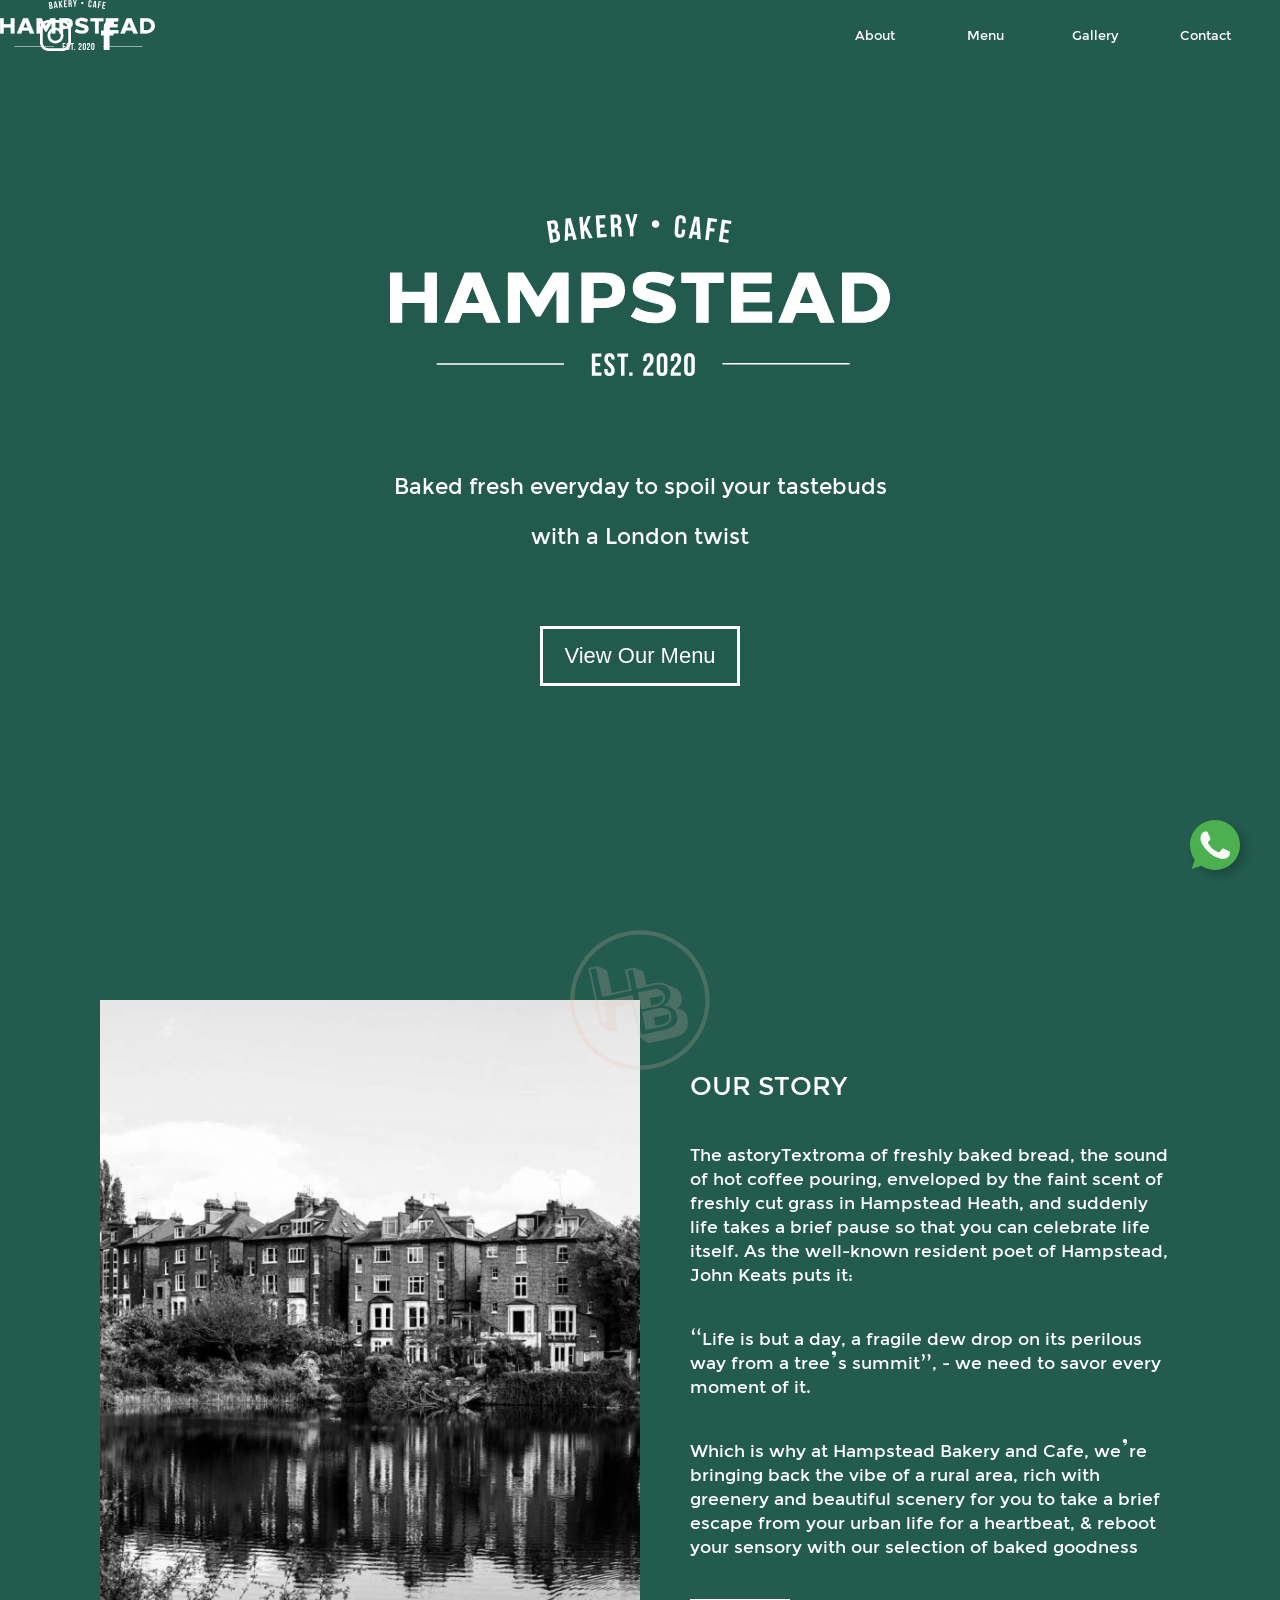
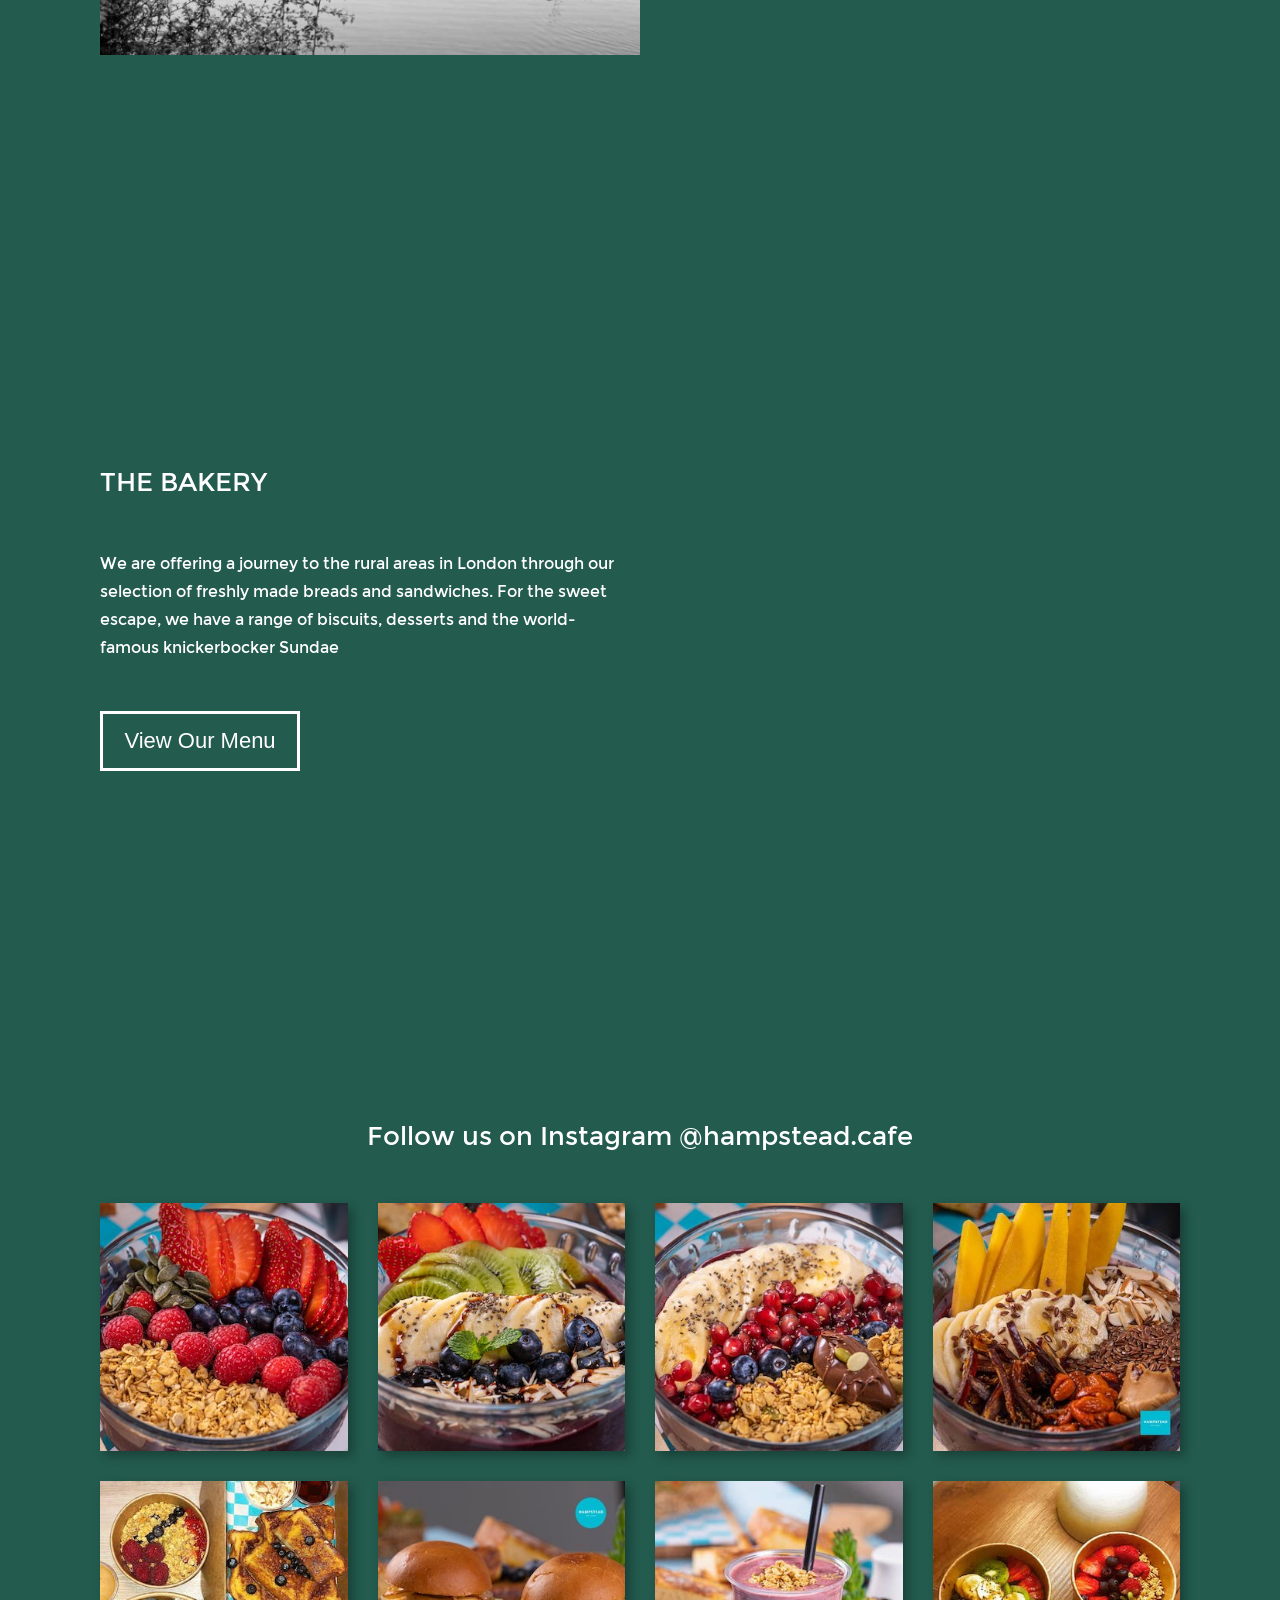
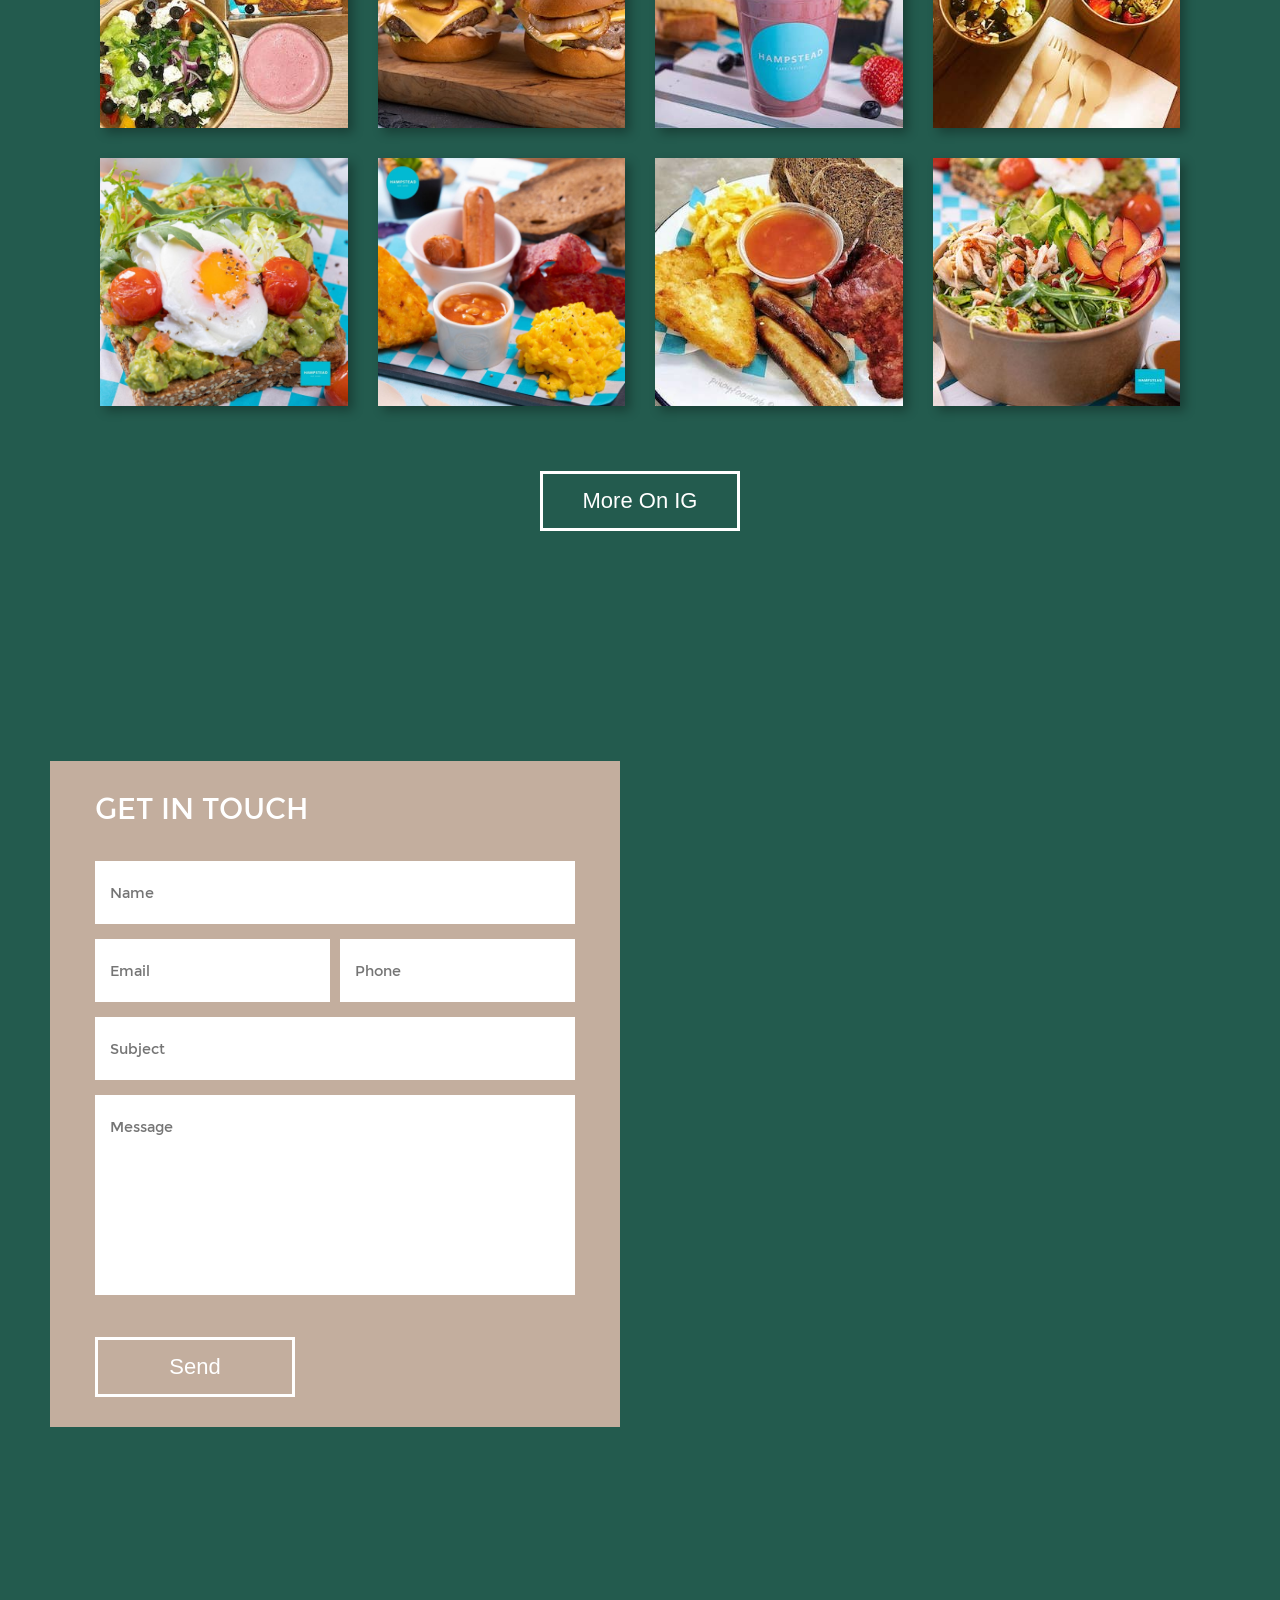
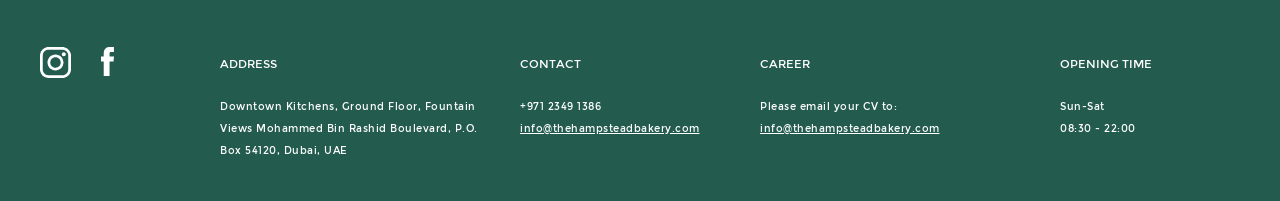
==== index.html @ ebf46880 "Add files via upload" ====
<!DOCTYPE html>
<html lang="en">
<head>
  <meta charset="UTF-8">
  <meta name="viewport" content="width=device-width, initial-scale=1.0">
  <link rel="stylesheet" href="/style.css" />
  <link rel="stylesheet" href="/styles/nav.css" />
  <link rel="stylesheet" href="/styles/hero.css" />
  <link rel="stylesheet" href="/styles/story.css" />
  <link rel="stylesheet" href="/styles/bakery.css" />
  <link rel="stylesheet" href="/styles/ig.css" />
  <link rel="stylesheet" href="/styles/contact.css" />
  <link rel="stylesheet" href="/styles/footer.css" />
  <link rel="icon" href="/assets/images/logo.svg"/>
  <title>Hampstead - Bakery &#8226 Cafe</title>
</head>
<body>
  
  <section id="loader" class="flex-center">
    <img src="/assets/images/loading.png" />
    <h2>Loading Please Wait...</h2>
  </section>

  <section class="floating">
    <p>Chat With Us</p>
    <img src="/assets/images/sosmed/whatsapp.svg" onclick="window.open(`https://wa.me/971505830155?text=`, '_blank')" />
  </section>
  
  <section class="dropdown-nav">
    <ul>
      <li class="about">About</li>
      <li class="menu">Menu</li>
      <li class="gallery">Gallery</li>
      <li class="contact">Contact</li>
    </ul>
  </section>

  <nav class="nav">
    <div class="burger-menu">
      <div class="line1"></div>
      <div class="line2"></div>
      <div class="line3"></div>
    </div>
    <div class="sosmed">
      <img src="/assets/images/sosmed/ig-icon.svg" class="ig-icon" loading="lazy" />
      <img src="/assets/images/sosmed/fb-icon.svg" class="fb-icon" loading="lazy" />
    </div>
    <div class="logo-container">
      <img src="/assets/images/logo.svg" class="nav-logo" loading="lazy" />
    </div>
    <ul>
      <li class="about">About</li>
      <li class="menu">Menu</li>
      <li class="gallery">Gallery</li>
      <li class="contact">Contact</li>
    </ul>
  </nav>

  <section class="phone">
    <img src="/assets/images/phone.svg" loading="lazy" />
    <h3>+971 2349 1386</h3>
  </section>

  <section
    class="parallax hero"
    data-parallax="scroll"
    data-image-src="/assets/images/photos/hero-bg.jpg"
  >
    <div class="content-container hero-content">
      <img src="/assets/images/logo.svg" class="hero-logo" loading="lazy" />
      <h2>Baked fresh everyday to spoil your tastebuds with a London twist</h2>
      <!-- <h2></h2> -->
      <button class="hero-btn menu">
        View Our Menu
      </button>
    </div>
  </section>

  <section class="story-section">
    <div class="content-container story">
      <div class="images-content">
        <img src="/assets/images/photos/story.jpg" class="story-photo" loading="lazy" />
        <img src="/assets/images/stamp.svg" class="story-stamp" loading="lazy" />
      </div>
      <div class="desc-content">
        <h1 class="story-text title">OUR STORY</h1>
        <p class="story-text p1">The astoryTextroma of freshly baked bread, the sound of hot coffee pouring, enveloped by the faint scent of freshly cut grass in Hampstead Heath, and suddenly life takes a brief  pause so that you can celebrate life itself. As the well-known resident poet of Hampstead, John Keats puts it:</p>
        <p class="story-text p2">“Life is but a day, a fragile dew drop on its perilous way from a tree’s summit”,  - we need to savor every moment of it.</p>
        <p class="story-text p3">Which is why at Hampstead Bakery and Cafe, we’re bringing back the vibe of a rural area, rich with greenery and beautiful scenery for you to take a brief escape from your urban life for a heartbeat, & reboot your sensory with our selection of baked goodness</p>
        <div class="story-text line"></div>
      </div>
    </div>
  </section>

  <section
    class="parallax-bakery"
    data-parallax="scroll"
    data-image-src="/assets/images/photos/bakery.jpg"
  >
    <div class="content-container bakery">
      <h1 class="bakery-title">THE BAKERY</h1>
      <p class="bakery-desc">We are offering a journey to the rural areas in London through our selection of freshly made breads and sandwiches. For the sweet escape, we have a range of biscuits, desserts and the world-famous knickerbocker Sundae</p>
      <button class="bakery-btn menu">
        View Our Menu
      </button>
    </div>
  </section>

  <section class="ig-section">
    <div class="content-container ig">
      <h1>Follow us on Instagram @hampstead.cafe</h1>
      <div class="ig-grid">
        <div class="post">
          <div class="mask" onclick="viewPost('https://www.instagram.com/p/CJcyK_0IyG7/?igshid=1pu5r596w7gov')"></div>
          <img src="/assets/images/ig-post/1.jpg" loading="lazy" />
        </div>
        <div class="post">
          <div class="mask" onclick="viewPost('https://www.instagram.com/p/CJbGF2mgsDk/?igshid=1ieoss5kp7a2r')"></div>
          <img src="/assets/images/ig-post/2.jpg" loading="lazy" />
        </div>
        <div class="post">
          <div class="mask" onclick="viewPost('https://www.instagram.com/p/CJTDimcA5Z1/?igshid=34mdycuo01gz')"></div>
          <img src="/assets/images/ig-post/3.jpg" loading="lazy" />
        </div>
        <div class="post">
          <div class="mask" onclick="viewPost('https://www.instagram.com/p/CEgmiAinxLT/?igshid=1e4mqk36ew0md')"></div>
          <img src="/assets/images/ig-post/4.jpg" loading="lazy" />
        </div>
        <div class="post">
          <div class="mask" onclick="viewPost('https://www.instagram.com/p/CI_WXSWp48R/?igshid=1eat8zuzkm9co')"></div>
          <img src="/assets/images/ig-post/5.jpg" loading="lazy" />
        </div>
        <div class="post">
          <div class="mask" onclick="viewPost('https://www.instagram.com/p/CI224EMgJck/?igshid=yacf88pn2mgi')"></div>
          <img src="/assets/images/ig-post/6.jpg" loading="lazy" />
        </div>
        <div class="post">
          <div class="mask" onclick="viewPost('https://www.instagram.com/p/CIaYpCoJMnI/?igshid=jb0lw8f24stb')"></div>
          <img src="/assets/images/ig-post/7.jpg" loading="lazy" />
        </div>
        <div class="post">
          <div class="mask" onclick="viewPost('https://www.instagram.com/p/CDq6GJTJPzk/?igshid=14gwksoivmnr')"></div>
          <img src="/assets/images/ig-post/8.jpg" loading="lazy" />
        </div>
        <div class="post">
          <div class="mask" onclick="viewPost('https://www.instagram.com/p/CIBJl_mLS12/?igshid=1x2cg45irwduc')"></div>
          <img src="/assets/images/ig-post/9.jpg" loading="lazy" />
        </div>
        <div class="post">
          <div class="mask" onclick="viewPost('https://www.instagram.com/p/CIm0kV7gB4G/?igshid=1711lvdu1wu5z')"></div>
          <img src="/assets/images/ig-post/10.jpg" loading="lazy" />
        </div>
        <div class="post">
          <div class="mask" onclick="viewPost('https://www.instagram.com/p/CCLDo83JpKQ/?igshid=ralawkb4mxh1')"></div>
          <img src="/assets/images/ig-post/11.jpg" loading="lazy" />
        </div>
        <div class="post">
          <div class="mask" onclick="viewPost('https://www.instagram.com/p/CFbxmykHny1/?igshid=9w9k6k4vligm')"></div>
          <img src="/assets/images/ig-post/12.jpg" loading="lazy" />
        </div>
      </div>
      <button class="ig-btn ig-icon">
        More On IG
      </button>
    </div>
  </section>

  <section class="contact-section">
    <div class="form">
      <h1>GET IN TOUCH</h1>
      <form id="contact" action="mailto:info@thehampsteadbakery.com" method="GET">
        <input type="text" name="name" id="name" placeholder="Name">
        <div class="email-phone">
          <input type="email" name="email" id="email" placeholder="Email">
          <input type="phone" name="phone" id="phone" placeholder="Phone">
        </div>
        <input type="text" name="subject" id="subject" placeholder="Subject">
        <textarea cols="50" name="message" form="contact-form" placeholder="Message"></textarea>
        <button
          type="submit"
          class="contact-btn"
        >
        Send
        </button>
      </form>
    </div>
    <div class="iframe">
      <iframe 
        src="https://www.google.com/maps/embed?pb=!1m14!1m8!1m3!1d14441.024829036665!2d55.2817221!3d25.1945809!3m2!1i1024!2i768!4f13.1!3m3!1m2!1s0x0%3A0xbca1ce4a4cb79a5e!2sDowntown%20Kitchens!5e0!3m2!1sen!2sid!4v1613444617268!5m2!1sen!2sid" 
        width="100%" 
        height="100%" 
        frameborder="0" 
        style="border:0;" 
        allowfullscreen="" 
        aria-hidden="false" 
        tabindex="0">
      </iframe>
    </div>
    </section>

  <footer>
    <div class="sosmed">
      <img src="/assets/images/sosmed/ig-icon.svg" class="ig-icon" loading="lazy" />
      <img src="/assets/images/sosmed/fb-icon.svg" class="fb-icon" loading="lazy" />
    </div>
    <div class="footer-section">
      <p class="footer-title">ADDRESS</p>
      <p class="footer-desc">Downtown Kitchens, Ground Floor, Fountain Views Mohammed Bin Rashid Boulevard, P.O. Box 54120, Dubai, UAE</p>
    </div>
    <div class="footer-section">
      <p class="footer-title">CONTACT</p>
      <p class="footer-desc">+971 2349 1386</p>
      <p class="footer-desc"><a href="mailto:info@thehampsteadbakery.com">info@thehampsteadbakery.com</a></p>
    </div>
    <div class="footer-section">
      <p class="footer-title">CAREER</p>
      <p class="footer-desc">Please email your CV to:</p>
      <p class="footer-desc"><a href="mailto:info@thehampsteadbakery.com">info@thehampsteadbakery.com</a></p>
    </div>
    <div class="footer-section">
      <p class="footer-title">OPENING TIME</p>
      <p class="footer-desc">Sun-Sat</p>
      <p class="footer-desc">08:30 - 22:00</p>
    </div>
  </footer>

  <script src="https://ajax.googleapis.com/ajax/libs/jquery/3.5.1/jquery.min.js"></script>
  <script src="/script/parallax.min.js"></script>
  <script src="/script/visible.min.js"></script>
  <script src="/script/index.js"></script>
</body>
</html>
---- style.css ----
@font-face {
	font-family: 'Nats';
	src: local('Nats'), url('/assets/font/nats.woff') format('woff');
}

* {
	margin: 0;
	padding: 0;
	box-sizing: border-box;
}

p,
h1,
h2,
h3 {
	cursor: default;
}

h1 {
	font-size: 36px;
	font-weight: 500;
	line-height: 36px;
}

a {
	color: #fff;
}

h2 {
	font-size: 30px;
	font-weight: 500;
	line-height: 30px;
}

body {
	background: #235b4e;
	color: #fff;
	font-family: Nats;
	font-weight: 400;
}

button {
	border: 3px solid white;
	font-size: 22px;
	width: 200px;
	height: 60px;
	color: #fff;
	background: none;
	cursor: pointer;
	outline: none;
}

button:hover {
	border-color: #ECC3B2;
	color: #ECC3B2;
}

.content-container {
	width: 100%;
	max-width: 1140px;
}

.sosmed {
	display: flex;
	align-items: center;
	z-index: 1;
}

.sosmed img {
	cursor: pointer;
}

.sosmed img:nth-child(1) {
	margin-right: 30px;
	cursor: pointer;
}

.floating {
	position: fixed;
	bottom: 30px;
	right: 40px;
	width: 50px;
	height: 50px;
	border-radius: 100%;
	/* background: #fff; */
	z-index: 99;
	/* padding: 10px; */
	box-shadow: 5px 5px 10px rgba(0, 0, 0, 0.2);
	transform: scale(1);
	transition: transform 300ms ease;
	cursor: pointer;
}

.floating p {
	position: absolute;
	font-family: Nats;
	font-size: 10px;
	transform: rotate(90deg) translateY(-25px) translateX(-5px) scale(.8);
	transform-origin: left;
	z-index: -1;
	opacity: 0;
	transition: all 300ms ease;
}

.floating:hover {
	transform: scale(1.3);
}

.floating:hover p {
	opacity: 1;
	transform: rotate(0deg) translateY(-20px) translateX(-5px) scale(1.2);
}

@media only screen and (max-width: 500px) {
	.floating {
		width: 40px;
		height: 40px;
		bottom: 20px;
		right: 20px;
		box-shadow: 5px 5px 8px rgba(0, 0, 0, 0.2);
	}
}

@media only screen and (max-width: 768px) {
  button {
    font-size: 16px;
    width: 150px;
    height: 40px;
  }
}

#loader {
  position: fixed;
  background: #ECC3B2;
  z-index: 999;
	flex-direction: column;
	top: 0;
	left: 0;
	bottom: 0;
	right: 0;
}

.flex-center {
	display: flex;
	align-items: center;
  justify-content: center;
}

#loader h2 {
	color: #235b4e;
	margin-top: 20px;
}

@media only screen and (max-width: 768px) {
  #loader img {
		width: 90%;
	}
}
---- styles/nav.css ----
nav {
	display: flex;
	position: absolute;
	justify-content: space-between;
	width: 100%;
	height: 70px;
  padding: 0px 40px;
}

.nav-fixed {
  background: #235b4e;
  transform: translateY(-200px);
  opacity: 0;
  transition: all 300ms ease;
  position: fixed;
	z-index: -999;
	box-shadow: 0px 5px 10px rgba(0, 0, 0, 0.2);
}

.nav-slide {
  opacity: 1;
  z-index: 999;
  transform: translateY(0px);
}

nav .burger-menu {
	display: none;
	z-index: 1;
}

nav .logo-container {
  position: absolute;
	left: 0;
	right: 0;
  height: 70px;
	z-index: -9999;
}

nav .logo-container img {
	height: 50px;
}

nav ul {
	display: flex;
	align-items: center;
	justify-content: flex-end;
	z-index: 1;
}

nav ul li {
	display: inline;
	margin-left: 40px;
	list-style: none;
	font-family: Nats;
	font-size: 18px;
	color: #fff;
	cursor: pointer;
	width: 70px;
	text-align: center;
}

nav ul li:hover {
	font-weight: 800;
	color: #ecc3b2;
	border: 2px solid #ecc3b2;
}

section.phone {
	display: none;
}

section.dropdown-nav {
	display: none;
}

@media only screen and (max-width: 768px) {
  nav {
    position: fixed;
    z-index: 10;
    top: 0;
    background: #235b4e;
  }

  nav .logo-container {
    display: flex;
    align-items: center;
    justify-content: center;
  }

	nav .burger-menu {
		display: block;
	}

	nav .burger-menu {
		display: flex;
		flex-direction: column;
		justify-content: center;
	}

	nav .burger-menu .line1,
	.line2,
	.line3 {
		width: 25px;
		height: 3px;
		margin: 3px 0px;
		background: #fff;
		transform: rotate(0deg);
		opacity: 1;
		transform-origin: left;
		transition: all 300ms ease;
	}

	nav .burger-menu .toggle1 {
		transform: rotate(45deg);
	}

	nav .burger-menu .toggle2 {
		opacity: 0;
	}

	nav .burger-menu .toggle3 {
		transform: rotate(-45deg);
	}

	nav .sosmed {
		display: none;
	}

	nav ul {
		display: none;
	}

	section.phone {
    position: fixed;
		display: flex;
		justify-content: center;
    align-items: center;
    width: 100vw;
    height: 35px;
    z-index: 10;
		background: #ecc3b2;
    top: 70px;
	}

	section.phone h3 {
		font-size: 22px;
		line-height: 22px;
		margin-left: 10px;
		color: #235b4e;
  }

	section.dropdown-nav {
    display: block;
    position: fixed;
    width: 100vw;
		text-align: center;
		padding-bottom: 30px;
		background: #235b4e;
		transform: translateY(-100vh);
		transition: all 500ms ease;
		z-index: 10;
		margin-top: 105px;
	}

	section.toggle-drowpdown {
		transform: translateY(0px);
	}

	section.dropdown-nav ul li {
		padding-top: 30px;
		font-size: 20px;
  }
}
---- styles/hero.css ----
.parallax {
	display: flex;
	flex-direction: column;
	justify-content: center;
	align-items: center;
	height: 100vh;
	max-height: 900px;
	min-height: 800px;
	width: 100%;
	padding: 100px 150px;
}

.hero-content {
	display: flex;
	flex-direction: column;
	justify-content: center;
	align-items: center;
	padding: 80px 0px;
	background: rgba(35, 91, 78, 0.8);
}

.hero-content img {
	width: 500px;
	margin-bottom: 65px;
}

.hero-content h2 {
	width: 500px;
	line-height: 50px;
	text-align: center;
	margin-top: 20px;
	margin-bottom: 65px;
}

@media only screen and (max-width: 1300px) {
	.parallax {
		padding: 100px;
	}
}

@media only screen and (max-width: 900px) {
	.parallax {
		padding: 100px 50px;
	}
}

@media only screen and (max-width: 768px) {
  .hero-content {
    padding: 50px 30px;
		text-align: center;
  }

	.hero-content img {
		width: 100%;
		margin-bottom: 35px;
	}

	.hero-content h2 {
		width: 80%;
    font-size: 22px;
		line-height: 28px;
		margin-bottom: 45px;
  }
}

@media only screen and (max-width: 500px) {
	.hero-content {
    padding: 60px 40px;
		text-align: center;
  }

	.hero-content img {
		width: 100%;
		margin-bottom: 25px;
	}

  .hero-content h2 {
		width: 100%;
    font-size: 20px;
		line-height: 28px;
  }
}
---- styles/story.css ----
.story-section{
	display: flex;
	justify-content: center;
	align-items: center;
	padding: 100px 150px;
}

.story {
	display: flex;
	justify-content: center;
	align-items: center;
}

.story .images-content {
	position: relative;
	margin-right: 70px;
}

.story .images-content .story-stamp {
	position: absolute;
	top: -75px;
	right: -75px;
	opacity: 0;
	transform: scale(2);
	transition: all 500ms ease;
	transition-delay: 1000ms;
}

.story .images-content .story-photo {
	width: 590px;
	height: 705px;
	transform: translateX(-20vw);
  opacity: 0;
  transition: all 1500ms ease;
}

.story .desc-content {
	display: flex;
	flex-direction: column;
	justify-content: center;
	word-wrap: wrap;
}

.story .desc-content h1 {
	margin-bottom: 40px;
}

.story .desc-content p {
	font-size: 24px;
	line-height: 24px;
	margin-bottom: 40px;
}

.story .desc-content .title {
	transform: translateY(200px);
  opacity: 0;
	transition: all 1000ms ease;
}

.story .desc-content .p1 {
	opacity: 0;
	transform: translateY(200px);
	transition: all 1000ms ease;
	transition-delay: 1000ms;
}

.story .desc-content .p2 {
	opacity: 0;
	transform: translateY(300px);
	transition: all 1000ms ease;
	transition-delay: 1500ms;
}

.story .desc-content .p3 {
	opacity: 0;
	transform: translateY(400px);
	transition: all 1000ms ease;
	transition-delay: 2000ms;
}

.story .desc-content .line {
	width: 100px;
	height: 1px;
	background: #fff;
	transform: translateY(200px);
  opacity: 0;
	transition: all 1000ms ease;
	transition-delay: 2000ms;
}

.story .desc-content .slide-up {
	transform: translateY(0px);
  opacity: 1;
}

.story .images-content .slide-in {
	transform: translateX(0px);
  opacity: 1;
}

.story .images-content .scale-down {
	opacity: 0.2;
	transform: scale(1);
}

@media only screen and (max-width: 1300px) {
	.story-section{
		padding: 100px;
	}

	.story .images-content {
		margin-right: 50px;
	}

	.story .images-content .story-photo {
		width: 540px;
		height: 655px;
	}

	.story .images-content .story-stamp {
		width: 140px;
		height: 140px;
		top: -70px;
		right: -70px;
	}
}

@media only screen and (max-width: 1150px) {
	.story .images-content .story-photo {
		width: 450px;
		height: 565px;
	}

	.story .desc-content h1 {
		margin-bottom: 30px;
		font-size: 32px;
		line-height: 32px;
	}
	
	.story .desc-content p {
		font-size: 22px;
		line-height: 22px;
		margin-bottom: 30px;
	}
}

@media only screen and (max-width: 1054px) {
	.story-section{
		padding: 100px 50px;
	}
	
	.story .desc-content h1 {
		font-size: 28px;
		line-height: 28px;
	}
	
	.story .desc-content p {
		font-size: 20px;
		line-height: 20px;
	}
}

@media only screen and (max-width: 900px) {
	.story .images-content .story-photo {
		width: 400px;
		height: 515px;
	}

	.story .desc-content h1 {
		font-size: 26px;
		line-height: 26px;
	}
	
	.story .desc-content p {
		font-size: 18px;
		line-height: 18px;
	}
}

@media only screen and (max-width: 825px) {
	.story .images-content {
		margin-right: 30px;
	}

	.story .images-content .story-photo {
		width: 370px;
		height: 485px;
	}
}

@media only screen and (max-width: 768px) {
  .story-section{
    padding: 0;
  }

  .story {
    position: relative;
    background: rgba(35, 91, 78, 0.8);
  }

  .story .images-content {
		display: none;
  }

  .story .images-content .story-photo {
    width: 100%;
  }

  .story .images-content .story-stamp {
    width: 90px;
    height: 90px;
    bottom: 100px;
    right: 100px;
  }

  .story .desc-content {
    padding: 100px 50px;
  }

  .story .desc-content::after {
    content: "";
    background-image: url('/assets/images/photos/story.jpg');
    opacity: 0.5;
    top: 0;
    left: 0;
    bottom: 0;
    right: 0;
    position: absolute;
    z-index: -1;   
  }

  .story .desc-content h1 {
    font-size: 26px;
    line-height: 26px;
    margin-bottom: 30px;
  }

  .story .desc-content p {
    font-size: 16px;
    line-height: 22px;
    margin-bottom: 30px;
  }
}
---- styles/bakery.css ----
.parallax-bakery {
	display: flex;
	flex-direction: column;
	justify-content: center;
	align-items: center;
	height: 100vh;
	max-height: 900px;
	width: 100%;
	padding: 100px 150px;
}

.bakery {
	align-items: flex-start;
}

.bakery h1 {
	margin-bottom: 50px;
}

.bakery p {
	font-size: 22px;
	line-height: 28px;
	width: 515px;
	margin-bottom: 50px;
}

.bakery-title {
  transform: translateY(200px);
  opacity: 0;
  transition: all 1000ms ease;
}

.bakery-desc {
  transform: translateY(200px);
  opacity: 0;
  transition: all 1000ms ease;
  transition-delay: 1000ms;
}

.bakery-btn {
  transform: translateY(200px);
  opacity: 0;
  transition: all 1000ms ease;
  transition-property: transform, opacity;
  transition-delay: 1500ms;
}

.slide-up-bakery {
	transform: translateY(0px);
  opacity: 1;
}

@media only screen and (max-width: 1300px) {
  .parallax-bakery {
    padding: 100px 100px;
  }
}

@media only screen and (max-width: 1054px) {
  .parallax-bakery {
    padding: 100px 50px;
  }
}

@media only screen and (max-width: 768px) {
  .bakery h1 {
    font-size: 26px;
    line-height: 26px;
  }
  
  .bakery p {
    font-size: 18px;
    line-height: 24px;
    width: 100%;
  }
}
---- styles/ig.css ----
.ig-section {
  display: flex;
	flex-direction: column;
	justify-content: center;
	align-items: center;
	width: 100%;
	padding: 50px 150px;
}

.ig {
	display: flex;
	flex-direction: column;
	justify-content: center;
	align-items: center;
}

.ig h1 {
	margin-bottom: 50px;
}

.ig .ig-grid {
	display: grid;
	grid-template-columns: auto auto auto auto;
	grid-template-rows: auto auto auto;
	grid-gap: 30px;
	margin-bottom: 65px;
	width: 100%;
}

.ig .ig-grid .post {
	position: relative;
	line-height: 0px;
}

.ig .ig-grid .post img {
	width: 100%;
	height: 100%;
	box-shadow: 5px 5px 10px rgba(0, 0, 0, 0.3);
}

.ig .ig-grid .post .mask {
	position: absolute;
	top: 0;
	left: 0;
	bottom: 0;
	right: 0;
	background-color: pink;
	overflow: hidden;
	opacity: 0;
	transition: all 200ms ease;
	cursor: pointer;
}

.ig .ig-grid .post:hover .mask {
	opacity: 0.4;
}

@media only screen and (max-width: 1300px) {
  .ig-section {
    padding: 50px 100px;
  }
}

@media only screen and (max-width: 1054px) {
  .ig-section {
    padding: 50px;
  }

  .ig .ig-grid {
    grid-template-columns: auto auto auto;
    grid-template-rows: auto auto auto auto;
  }
}

@media only screen and (max-width: 768px) {
  .ig-section {
    padding: 0px;
  }

  .ig {
    padding: 40px 30px;
  }

  .ig .ig-grid {
    grid-template-columns: auto auto auto;
    grid-template-rows: auto auto auto auto;
    grid-gap: 10px;
    margin-bottom: 40px;
  }

  .ig h1 {
    font-size: 18px;
    line-height: 18px;
    margin-bottom: 35px;
  }
}
---- styles/contact.css ----
section#contact {
  height: 100vh;
  min-height: 720px;
  max-height: 1080px;
}

.contact-section {
  display: flex;
  align-items: center;
  position: relative;
  width: 100%;
  padding: 180px 150px;
  background: transparent;
  z-index: 1;
}

.contact-section .form {
  background: rgba(236, 195, 178, 0.8);
  padding: 30px 45px;
  width: 570px;
}

.contact-section .form h1 {
  margin-bottom: 35px;
  font-size: 40px;
  line-height: 35px;
  color: #fff;
}

.contact-section .form form#contact .email-phone {
  display: flex;
}

input {
	width: 100%;
	padding: 10px 15px;
	margin-bottom: 15px;
	font-size: 20px;
	font-family: Nats;
	border: none;
	outline: none;
}

textarea {
  width: 100%;
  height: 200px;
  margin-bottom: 30px;
  padding: 10px 15px;
  font-size: 20px;
  font-family: Nats;
  resize: none;
  border: none;
  outline: none;
}

#email {
  margin-right: 10px;
}

.iframe {
	position: absolute;
	top: 0;
	left: 0;
	right: 0;
	bottom: 0;
	z-index: -1;
}

.contact-btn:hover {
  background: #fff;
  color: #ECC3B2;
  border: none;
}

@media only screen and (max-width: 1650px) {
  .contact-section {
    padding: 180px 50px;
  }
}

@media only screen and (max-width: 768px) {
  .contact-section {
    padding: 150px 50px;
  }

  .contact-section .form {
    padding: 15px;
    width: 100%;
    background: rgba(236, 195, 178, 0.8);
  }

  .contact-section .form h1 {
    font-size: 24px;
    line-height: 24px;
    margin-bottom: 10px;
  }

  .contact-section .form form#contact .email-phone {
    display: block;
  }
  
  input, textarea {
    font-size: 14px;
    padding: 5px 10px;
    margin-bottom: 10px;
  }

  input#email {
    margin-right: 0px;
  }
}
---- styles/footer.css ----
footer {
	display: grid;
	grid-template-columns: 20% 20% 20% 20% 20%;
	padding: 60px 75px;
}

footer .sosmed {
	align-items: flex-start;
}

footer .footer-section {
	padding-right: 50px;
}

footer .footer-section .footer-title {
	margin-bottom: 15px;
	font-size: 16px;
}

footer .footer-section .footer-desc {
	font-size: 14px;
	line-height: 22px;
	letter-spacing: 0.5px;
}

@media only screen and (max-width: 1280px) {
  footer {
    grid-template-columns: 15% 25% 20% 25% 15%;
    padding: 40px;
  }

  footer .footer-section {
    padding-right: 30px;
  }
}

@media only screen and (max-width: 1280px) {
  footer {
    grid-template-columns: 15% 25% 20% 25% 15%;
  }
}

@media only screen and (max-width: 1100px) and (min-width: 769px) {
  footer {
    grid-template-columns: 20% 40% 40%;
    column-gap: 30px;
    row-gap: 30px;
    margin-right: auto;
    padding: 70px;
  }

  footer>div:nth-child(4) {
    grid-column: 2;
    grid-row: 2;
  }

  footer>div:nth-child(5) {
    grid-column: 3;
    grid-row: 2;
  }
}

@media only screen and (max-width: 768px) {
  footer {
    grid-template-columns: auto;
    row-gap: 50px;
    padding: 70px 50px;
  }
}
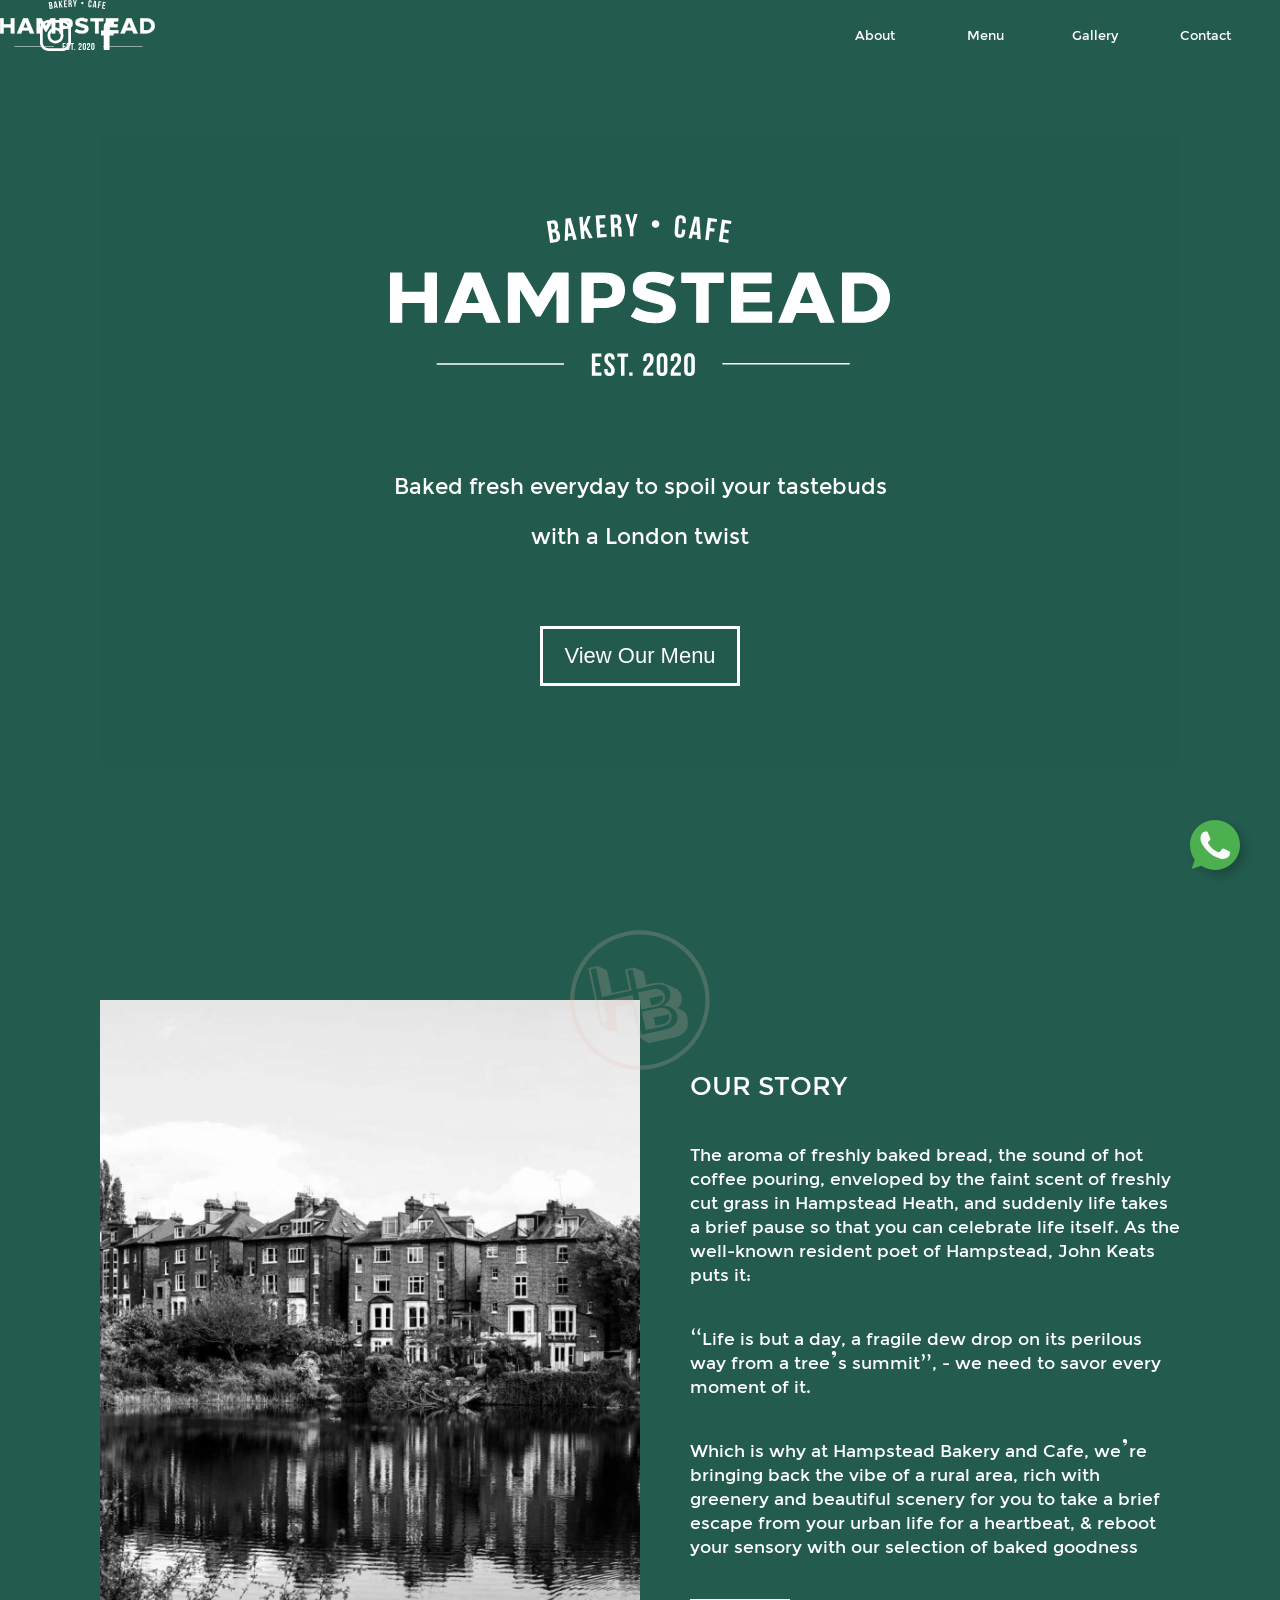
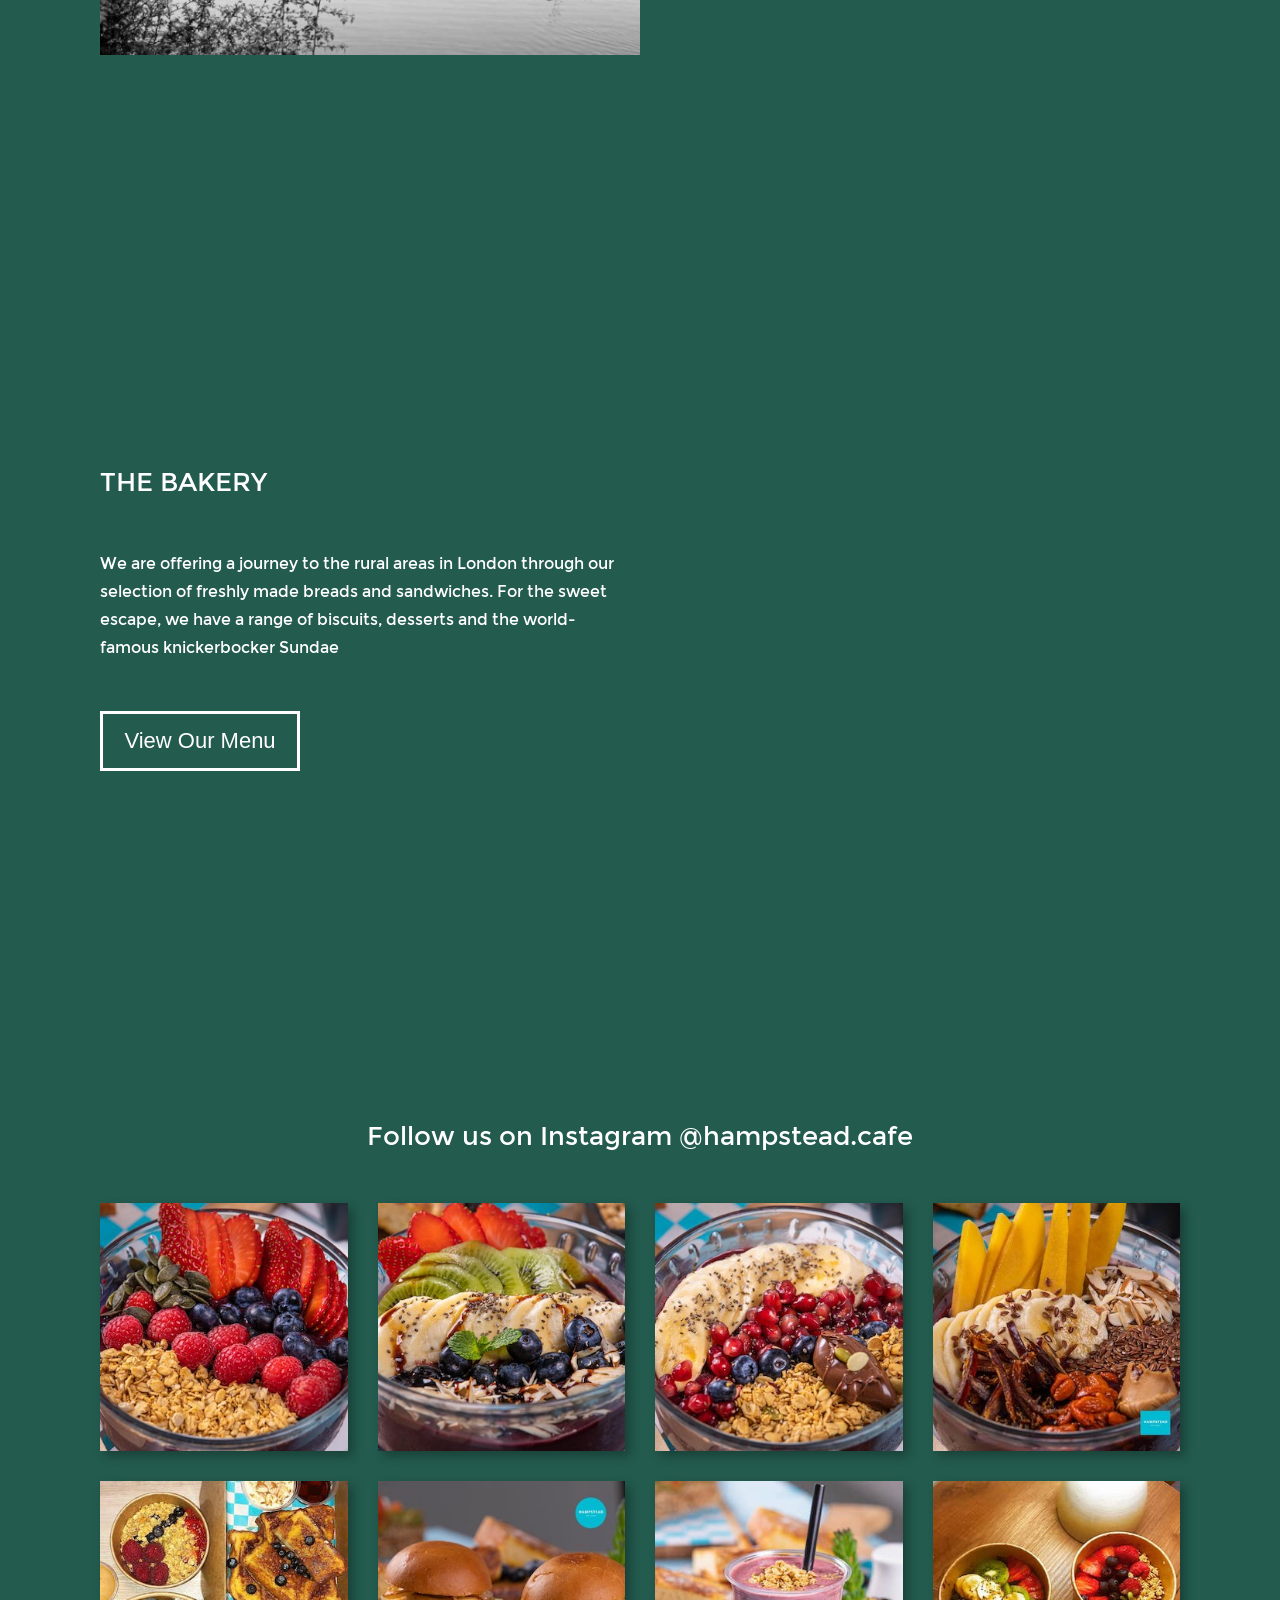
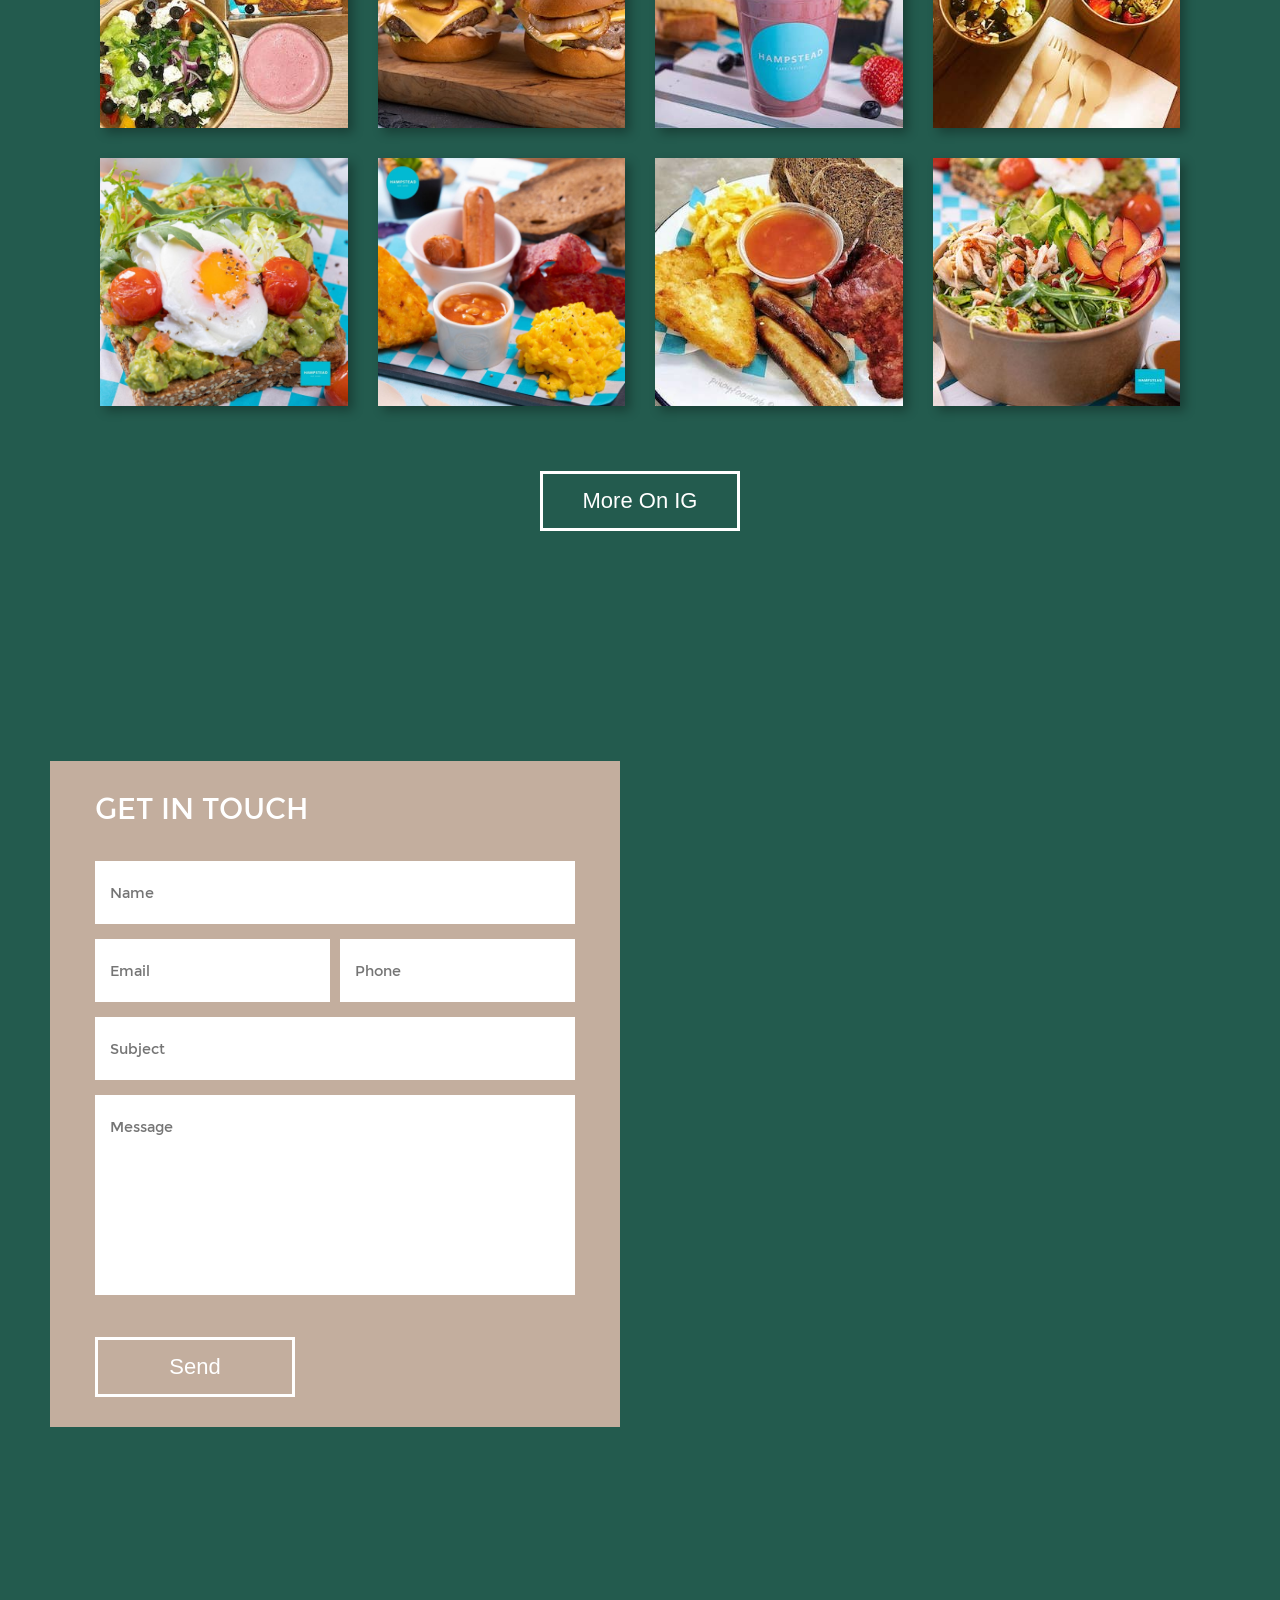
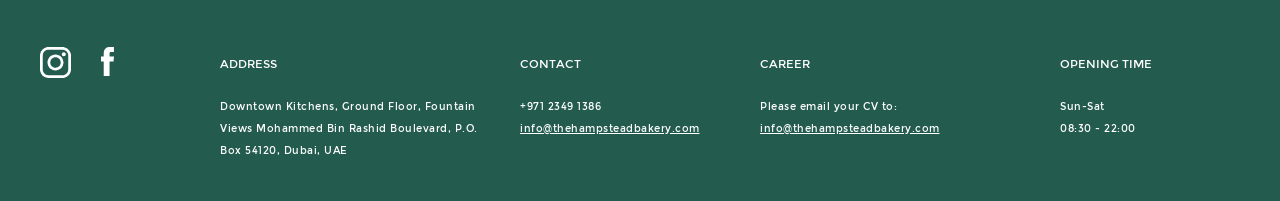
==== commit ca59198e: "fix typo" ====
--- a/index.html
+++ b/index.html
@@ -84,7 +84,7 @@
       </div>
       <div class="desc-content">
         <h1 class="story-text title">OUR STORY</h1>
-        <p class="story-text p1">The astoryTextroma of freshly baked bread, the sound of hot coffee pouring, enveloped by the faint scent of freshly cut grass in Hampstead Heath, and suddenly life takes a brief  pause so that you can celebrate life itself. As the well-known resident poet of Hampstead, John Keats puts it:</p>
+        <p class="story-text p1">The aroma of freshly baked bread, the sound of hot coffee pouring, enveloped by the faint scent of freshly cut grass in Hampstead Heath, and suddenly life takes a brief  pause so that you can celebrate life itself. As the well-known resident poet of Hampstead, John Keats puts it:</p>
         <p class="story-text p2">“Life is but a day, a fragile dew drop on its perilous way from a tree’s summit”,  - we need to savor every moment of it.</p>
         <p class="story-text p3">Which is why at Hampstead Bakery and Cafe, we’re bringing back the vibe of a rural area, rich with greenery and beautiful scenery for you to take a brief escape from your urban life for a heartbeat, & reboot your sensory with our selection of baked goodness</p>
         <div class="story-text line"></div>
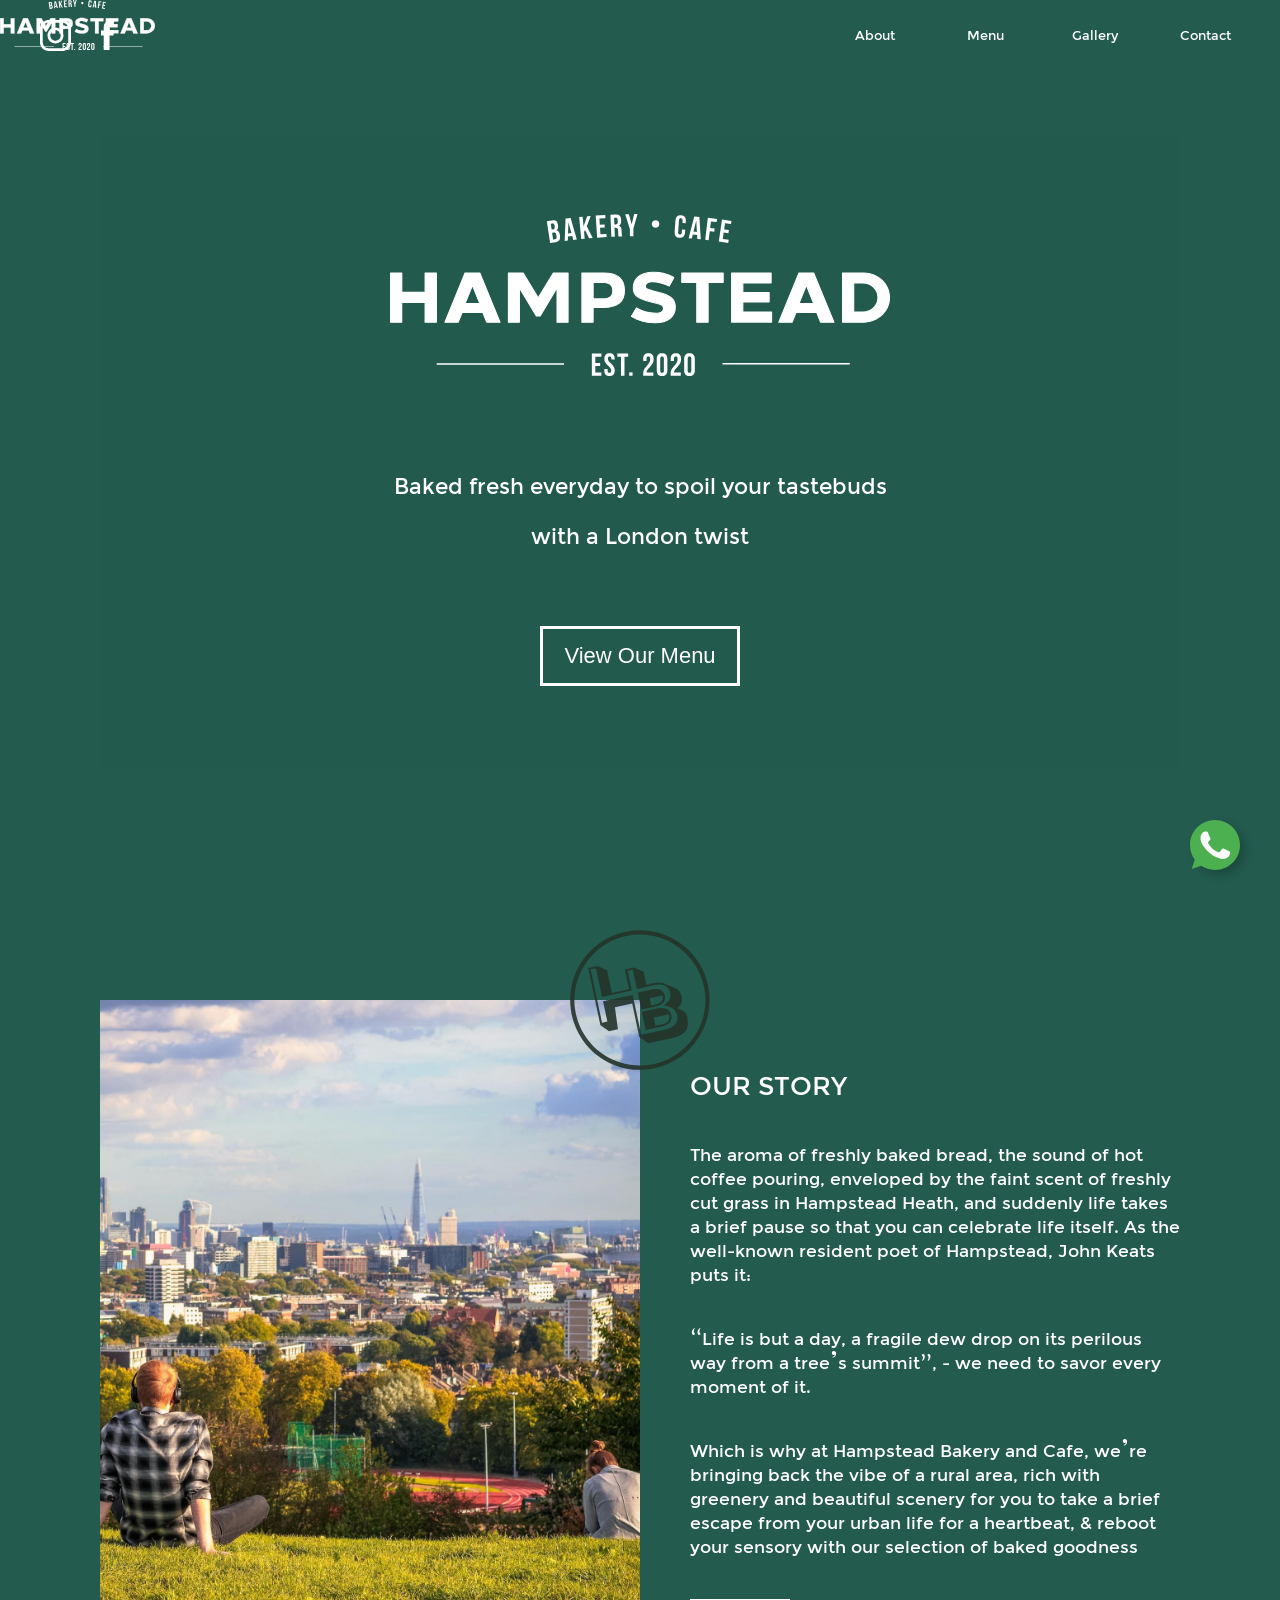
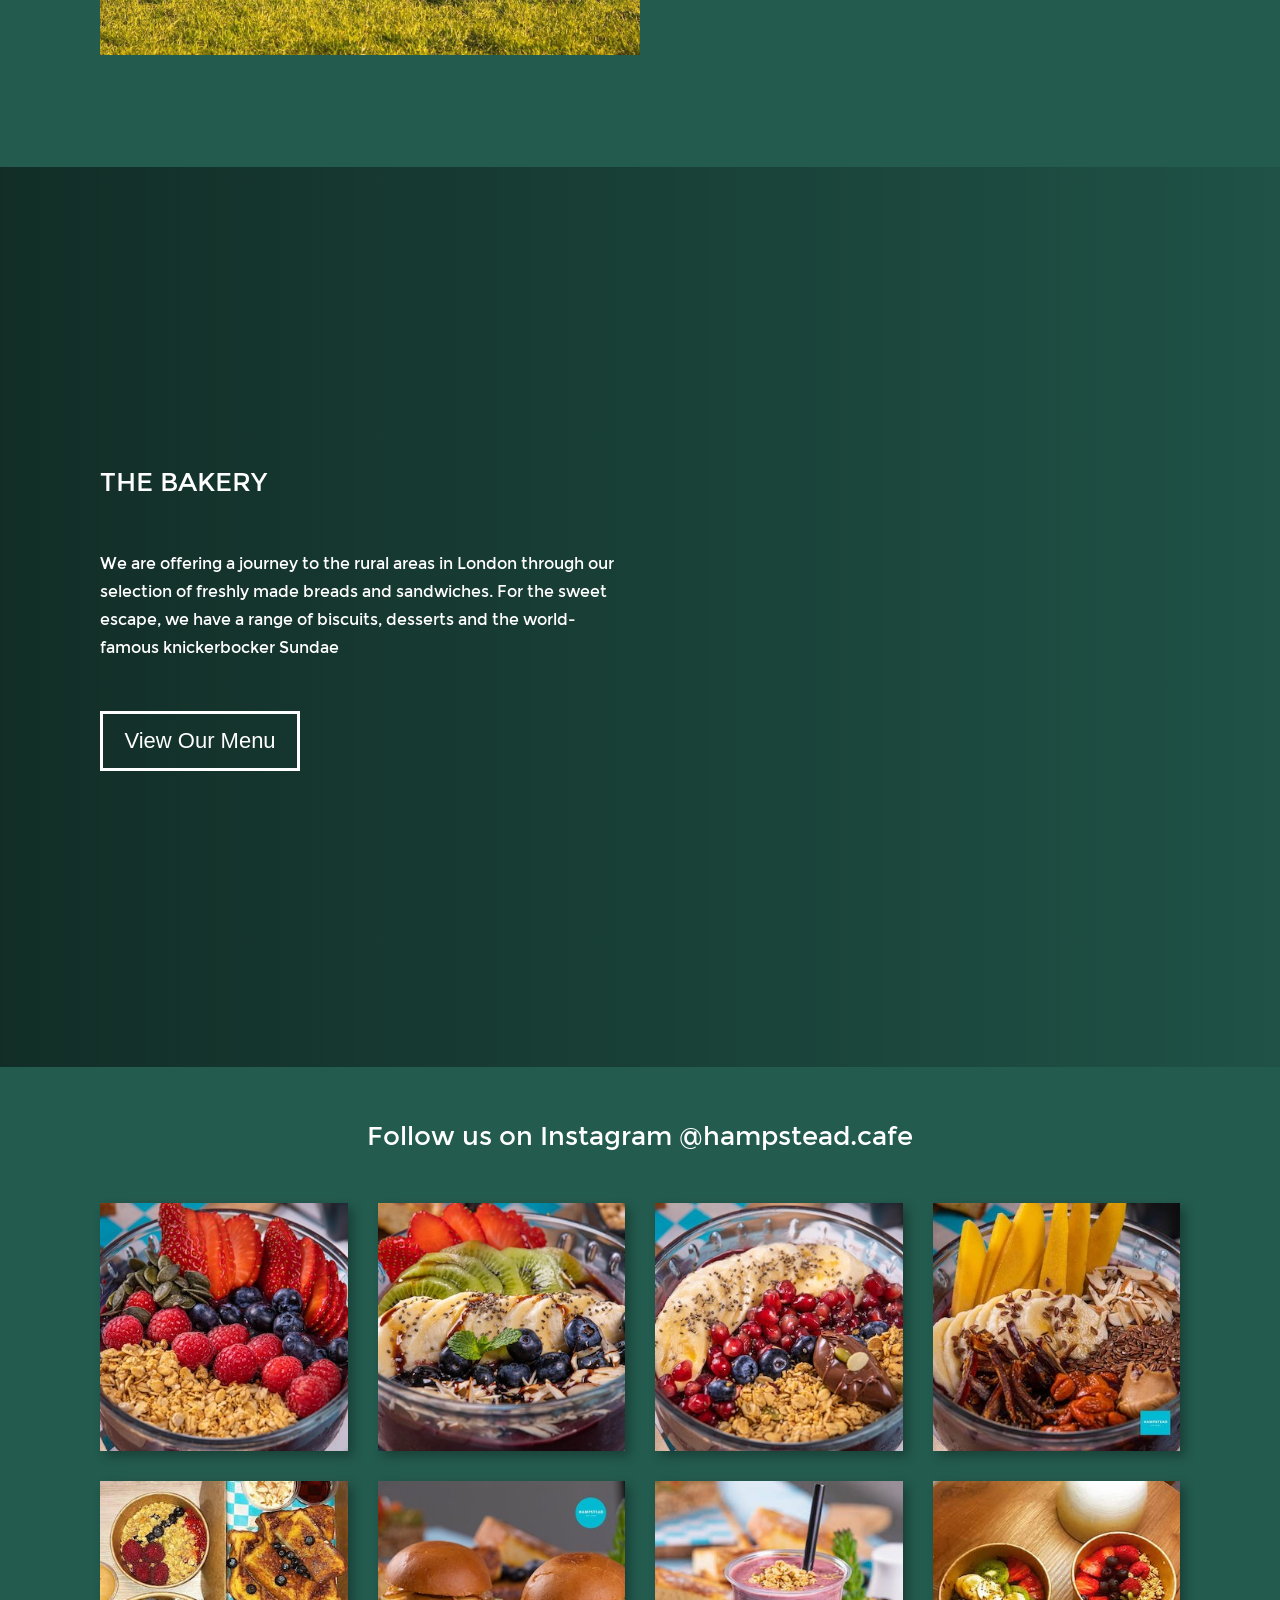
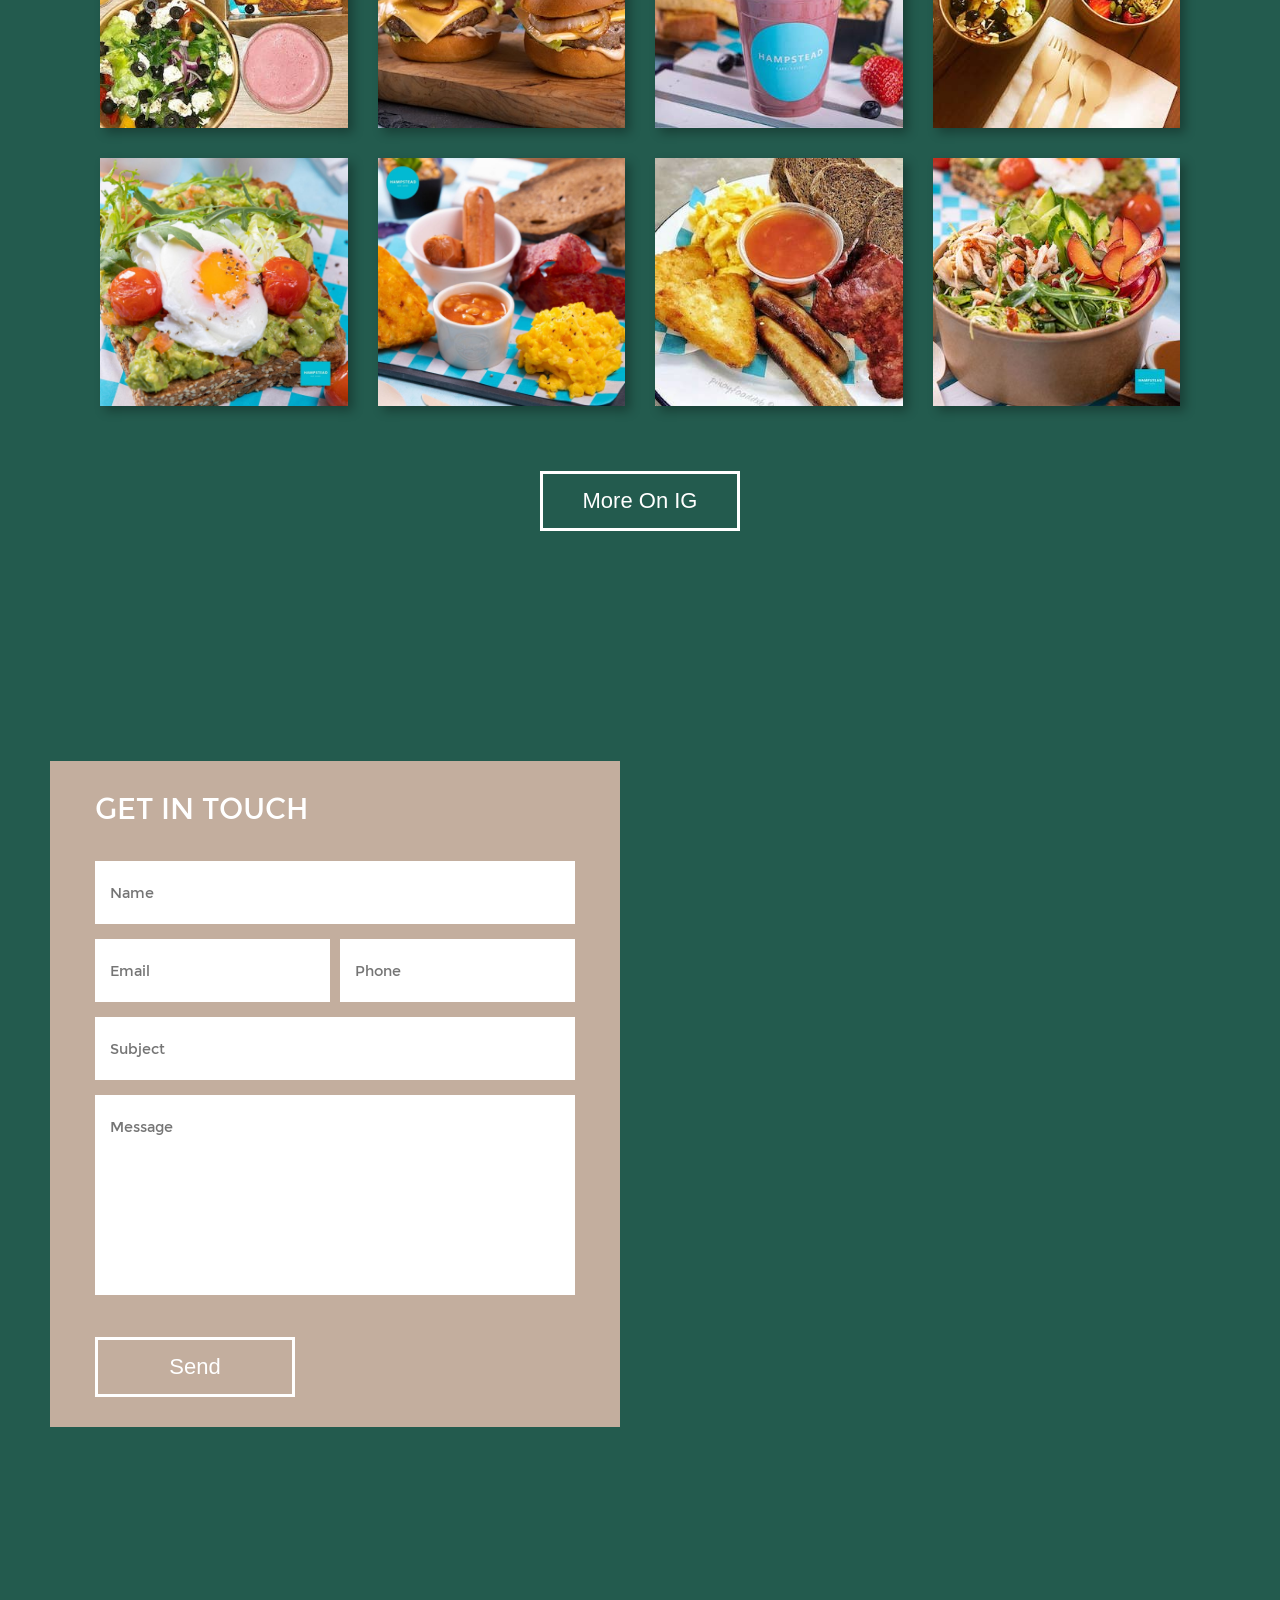
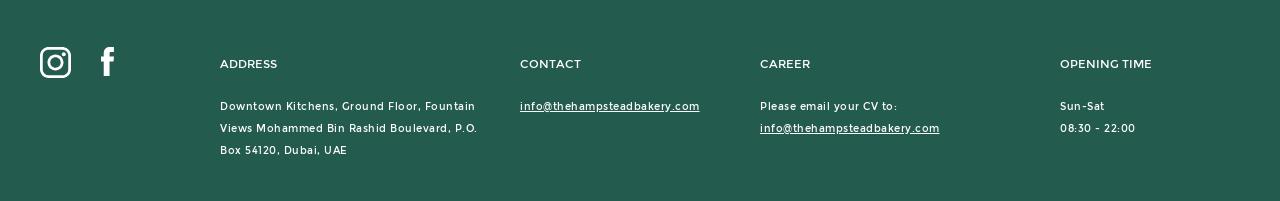
==== commit 0e1895c5: "Update new images" ====
--- a/index.html
+++ b/index.html
@@ -3,14 +3,14 @@
 <head>
   <meta charset="UTF-8">
   <meta name="viewport" content="width=device-width, initial-scale=1.0">
-  <link rel="stylesheet" href="/style.css" />
-  <link rel="stylesheet" href="/styles/nav.css" />
-  <link rel="stylesheet" href="/styles/hero.css" />
-  <link rel="stylesheet" href="/styles/story.css" />
-  <link rel="stylesheet" href="/styles/bakery.css" />
-  <link rel="stylesheet" href="/styles/ig.css" />
-  <link rel="stylesheet" href="/styles/contact.css" />
-  <link rel="stylesheet" href="/styles/footer.css" />
+  <link rel="stylesheet" href="/style.css" type="text/css" />
+  <link rel="stylesheet" href="/styles/nav.css" type="text/css" />
+  <link rel="stylesheet" href="/styles/hero.css" type="text/css" />
+  <link rel="stylesheet" href="/styles/story.css" type="text/css" />
+  <link rel="stylesheet" href="/styles/bakery.css" type="text/css" />
+  <link rel="stylesheet" href="/styles/ig.css" type="text/css" />
+  <link rel="stylesheet" href="/styles/contact.css" type="text/css" />
+  <link rel="stylesheet" href="/styles/footer.css" type="text/css" />
   <link rel="icon" href="/assets/images/logo.svg"/>
   <title>Hampstead - Bakery &#8226 Cafe</title>
 </head>
@@ -56,10 +56,10 @@
     </ul>
   </nav>
 
-  <section class="phone">
+  <!-- <section class="phone">
     <img src="/assets/images/phone.svg" loading="lazy" />
     <h3>+971 2349 1386</h3>
-  </section>
+  </section> -->
 
   <section
     class="parallax hero"
@@ -80,7 +80,7 @@
     <div class="content-container story">
       <div class="images-content">
         <img src="/assets/images/photos/story.jpg" class="story-photo" loading="lazy" />
-        <img src="/assets/images/stamp.svg" class="story-stamp" loading="lazy" />
+        <img src="/assets/images/stamp.svg" class="story-stamp-web" loading="lazy" />
       </div>
       <div class="desc-content">
         <h1 class="story-text title">OUR STORY</h1>
@@ -88,6 +88,7 @@
         <p class="story-text p2">“Life is but a day, a fragile dew drop on its perilous way from a tree’s summit”,  - we need to savor every moment of it.</p>
         <p class="story-text p3">Which is why at Hampstead Bakery and Cafe, we’re bringing back the vibe of a rural area, rich with greenery and beautiful scenery for you to take a brief escape from your urban life for a heartbeat, & reboot your sensory with our selection of baked goodness</p>
         <div class="story-text line"></div>
+        <img src="/assets/images/stamp.svg" class="story-stamp-mobile" loading="lazy" />
       </div>
     </div>
   </section>
@@ -97,12 +98,14 @@
     data-parallax="scroll"
     data-image-src="/assets/images/photos/bakery.jpg"
   >
-    <div class="content-container bakery">
-      <h1 class="bakery-title">THE BAKERY</h1>
-      <p class="bakery-desc">We are offering a journey to the rural areas in London through our selection of freshly made breads and sandwiches. For the sweet escape, we have a range of biscuits, desserts and the world-famous knickerbocker Sundae</p>
-      <button class="bakery-btn menu">
-        View Our Menu
-      </button>
+    <div class="shadow">
+      <div class="content-container bakery">
+        <h1 class="bakery-title">THE BAKERY</h1>
+        <p class="bakery-desc">We are offering a journey to the rural areas in London through our selection of freshly made breads and sandwiches. For the sweet escape, we have a range of biscuits, desserts and the world-famous knickerbocker Sundae</p>
+        <button class="bakery-btn menu">
+          View Our Menu
+        </button>
+      </div>
     </div>
   </section>
 
@@ -209,7 +212,7 @@
     </div>
     <div class="footer-section">
       <p class="footer-title">CONTACT</p>
-      <p class="footer-desc">+971 2349 1386</p>
+      <!-- <p class="footer-desc">+971 2349 1386</p> -->
       <p class="footer-desc"><a href="mailto:info@thehampsteadbakery.com">info@thehampsteadbakery.com</a></p>
     </div>
     <div class="footer-section">
--- a/style.css
+++ b/style.css
@@ -151,6 +151,21 @@
 	margin-top: 20px;
 }
 
+.error {
+	display: flex;
+	align-items: center;
+	justify-content: center;
+	flex-direction: column;
+	width: 100vw;
+	height: 100vh;
+	background: white;
+}
+
+.error img {
+	width: 300px;
+	height: 300px;
+}
+
 @media only screen and (max-width: 768px) {
   #loader img {
 		width: 90%;
--- a/styles/story.css
+++ b/styles/story.css
@@ -16,7 +16,7 @@
 	margin-right: 70px;
 }
 
-.story .images-content .story-stamp {
+.story .images-content .story-stamp-web {
 	position: absolute;
 	top: -75px;
 	right: -75px;
@@ -32,6 +32,7 @@
 	transform: translateX(-20vw);
   opacity: 0;
   transition: all 1500ms ease;
+	object-fit: cover;
 }
 
 .story .desc-content {
@@ -99,8 +100,12 @@
 }
 
 .story .images-content .scale-down {
-	opacity: 0.2;
+	opacity: 0.9;
 	transform: scale(1);
+}
+
+.story .desc-content .story-stamp-mobile {
+	display: none;
 }
 
 @media only screen and (max-width: 1300px) {
@@ -117,7 +122,7 @@
 		height: 655px;
 	}
 
-	.story .images-content .story-stamp {
+	.story .images-content .story-stamp-web {
 		width: 140px;
 		height: 140px;
 		top: -70px;
@@ -189,35 +194,57 @@
 }
 
 @media only screen and (max-width: 768px) {
-  .story-section{
-    padding: 0;
-  }
+	.story-section{
+		padding: 30px;
+		padding-bottom: 75px;
+	}
 
   .story {
+		flex-direction: column;
     position: relative;
     background: rgba(35, 91, 78, 0.8);
   }
 
   .story .images-content {
-		display: none;
-  }
-
+		margin-right: 0px;
+		margin-bottom: 30px;
+  }
+	
   .story .images-content .story-photo {
+		height: 300px;
     width: 100%;
   }
 
-  .story .images-content .story-stamp {
-    width: 90px;
-    height: 90px;
-    bottom: 100px;
-    right: 100px;
-  }
-
-  .story .desc-content {
+  .story .images-content .story-stamp-web {
+    display: none;
+  }
+
+	.story .desc-content {
+		position: relative;
+		z-index: 1;
+	}
+	
+	.story .desc-content .story-text {
+		position: relative;
+		z-index: 1;
+	}
+	
+	.story .desc-content .story-stamp-mobile {
+		display: block;
+    position: absolute;
+		width: 120px;
+		height: 120px;
+		opacity: 0.8;
+		right: 0;
+		bottom: -50px;
+		z-index: 0;
+  }
+
+  /* .story .desc-content {
     padding: 100px 50px;
-  }
-
-  .story .desc-content::after {
+  } */
+
+  /* .story .desc-content::after {
     content: "";
     background-image: url('/assets/images/photos/story.jpg');
     opacity: 0.5;
@@ -227,7 +254,7 @@
     right: 0;
     position: absolute;
     z-index: -1;   
-  }
+  } */
 
   .story .desc-content h1 {
     font-size: 26px;
--- a/styles/bakery.css
+++ b/styles/bakery.css
@@ -1,12 +1,18 @@
 .parallax-bakery {
-	display: flex;
-	flex-direction: column;
-	justify-content: center;
-	align-items: center;
-	height: 100vh;
+  height: 100vh;
 	max-height: 900px;
 	width: 100%;
-	padding: 100px 150px;
+}
+
+.shadow {
+  display: flex;
+  flex-direction: column;
+  justify-content: center;
+  align-items: center;
+  width: 100%;
+  height: 100%;
+  padding: 100px 150px;
+  background-image: linear-gradient(to right, rgba(0, 0, 0, 0.5) , rgba(0, 0, 0, 0.1));
 }
 
 .bakery {
@@ -51,18 +57,22 @@
 }
 
 @media only screen and (max-width: 1300px) {
-  .parallax-bakery {
+  .shadow {
     padding: 100px 100px;
   }
 }
 
 @media only screen and (max-width: 1054px) {
-  .parallax-bakery {
+  .shadow {
     padding: 100px 50px;
   }
 }
 
 @media only screen and (max-width: 768px) {
+  .shadow {
+    padding: 50px 30px;
+  }
+
   .bakery h1 {
     font-size: 26px;
     line-height: 26px;
--- a/styles/contact.css
+++ b/styles/contact.css
@@ -80,7 +80,7 @@
 
 @media only screen and (max-width: 768px) {
   .contact-section {
-    padding: 150px 50px;
+    padding: 150px 30px;
   }
 
   .contact-section .form {
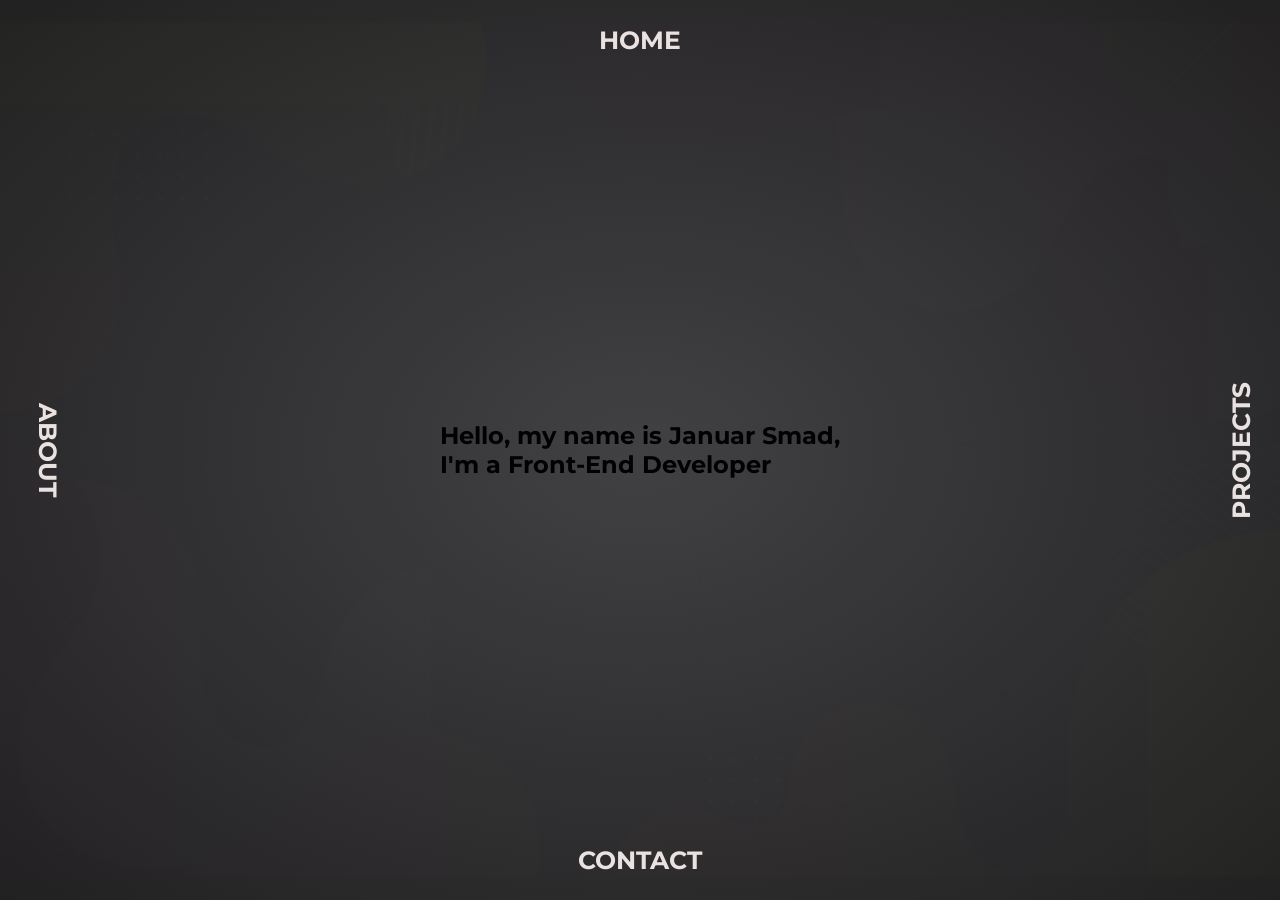
==== commit 0b0fed27: "initial commit" ====
--- a/index.html
+++ b/index.html
@@ -2,234 +2,111 @@
 <html lang="en">
 <head>
   <meta charset="UTF-8">
+  <meta http-equiv="X-UA-Compatible" content="IE=edge">
   <meta name="viewport" content="width=device-width, initial-scale=1.0">
-  <link rel="stylesheet" href="/style.css" type="text/css" />
-  <link rel="stylesheet" href="/styles/nav.css" type="text/css" />
-  <link rel="stylesheet" href="/styles/hero.css" type="text/css" />
-  <link rel="stylesheet" href="/styles/story.css" type="text/css" />
-  <link rel="stylesheet" href="/styles/bakery.css" type="text/css" />
-  <link rel="stylesheet" href="/styles/ig.css" type="text/css" />
-  <link rel="stylesheet" href="/styles/contact.css" type="text/css" />
-  <link rel="stylesheet" href="/styles/footer.css" type="text/css" />
-  <link rel="icon" href="/assets/images/logo.svg"/>
-  <title>Hampstead - Bakery &#8226 Cafe</title>
+  <meta name="Description" content="Front-End Developer">
+  <meta name="Description" content="React Native Developer">
+  <link rel="preconnect" href="https://fonts.gstatic.com">
+  <link href="https://fonts.googleapis.com/css2?family=Montserrat:wght@400;500;600;700&display=swap" rel="stylesheet">
+  <link rel="stylesheet" href="/style.css"/>
+  <title>Document</title>
 </head>
 <body>
-  
-  <section id="loader" class="flex-center">
-    <img src="/assets/images/loading.png" />
-    <h2>Loading Please Wait...</h2>
+  <!-- <section class="section1 flex-center col">
+    <h1>Hello, my name is Januar Smad,</h1>
+    <h1>I'm a Front-End Developer</h1>
   </section>
 
-  <section class="floating">
-    <p>Chat With Us</p>
-    <img src="/assets/images/sosmed/whatsapp.svg" onclick="window.open(`https://wa.me/971505830155?text=`, '_blank')" />
+  <section class="section2">
+    2
   </section>
-  
-  <section class="dropdown-nav">
-    <ul>
-      <li class="about">About</li>
-      <li class="menu">Menu</li>
-      <li class="gallery">Gallery</li>
-      <li class="contact">Contact</li>
-    </ul>
+  <section class="section3 flex">
+    <div class="about">
+      <h3>About</h3>
+    </div>
+
+    <div class="left flex">
+      <img alt="profile-picture" src="https://upload.wikimedia.org/wikipedia/commons/b/bf/Mona_Lisa-restored.jpg" class="profile" />
+    </div>
+    <div class="right">
+      <p>Lorem, ipsum dolor sit amet consectetur adipisicing elit. Ullam ducimus et adipisci aut assumenda ipsum recusandae nulla, sed vitae. Amet velit obcaecati nesciunt nihil quod delectus officiis fuga dolores numquam.</p>
+      <p>Lorem, ipsum dolor sit amet consectetur adipisicing elit. Ullam ducimus et adipisci aut assumenda ipsum recusandae nulla, sed vitae. Amet velit obcaecati nesciunt nihil quod delectus officiis fuga dolores numquam.</p>
+
+      <p>Skills</p>
+    </div>
+  </section>
+  <section class="section4">
+    <h2>Have Question?</h2>
+    <form>
+      <input name="name" placeholder="name" type="text" id="name">
+      <input name="email" placeholder="email" type="email">
+      <input name="subject" placeholder="subject" type="text">
+      <textarea cols="50" name="message" placeholder="Message"></textarea>
+      <button class="contact-btn">
+        Submit
+      </button>
+    </form>
   </section>
 
-  <nav class="nav">
-    <div class="burger-menu">
-      <div class="line1"></div>
-      <div class="line2"></div>
-      <div class="line3"></div>
-    </div>
-    <div class="sosmed">
-      <img src="/assets/images/sosmed/ig-icon.svg" class="ig-icon" loading="lazy" />
-      <img src="/assets/images/sosmed/fb-icon.svg" class="fb-icon" loading="lazy" />
-    </div>
-    <div class="logo-container">
-      <img src="/assets/images/logo.svg" class="nav-logo" loading="lazy" />
-    </div>
-    <ul>
-      <li class="about">About</li>
-      <li class="menu">Menu</li>
-      <li class="gallery">Gallery</li>
-      <li class="contact">Contact</li>
-    </ul>
-  </nav>
+  <div class="nav nav-y home">
+    <h3>Home</h3>
+  </div>
 
-  <!-- <section class="phone">
-    <img src="/assets/images/phone.svg" loading="lazy" />
-    <h3>+971 2349 1386</h3>
-  </section> -->
+  <div class="nav nav-y contact">
+    <h3>Contact</h3>
+  </div>
 
-  <section
-    class="parallax hero"
-    data-parallax="scroll"
-    data-image-src="/assets/images/photos/hero-bg.jpg"
-  >
-    <div class="content-container hero-content">
-      <img src="/assets/images/logo.svg" class="hero-logo" loading="lazy" />
-      <h2>Baked fresh everyday to spoil your tastebuds with a London twist</h2>
-      <!-- <h2></h2> -->
-      <button class="hero-btn menu">
-        View Our Menu
-      </button>
-    </div>
-  </section>
+  <div class="nav projects">
+    <h3>Projects</h3>
+  </div> -->
 
-  <section class="story-section">
-    <div class="content-container story">
-      <div class="images-content">
-        <img src="/assets/images/photos/story.jpg" class="story-photo" loading="lazy" />
-        <img src="/assets/images/stamp.svg" class="story-stamp-web" loading="lazy" />
-      </div>
-      <div class="desc-content">
-        <h1 class="story-text title">OUR STORY</h1>
-        <p class="story-text p1">The aroma of freshly baked bread, the sound of hot coffee pouring, enveloped by the faint scent of freshly cut grass in Hampstead Heath, and suddenly life takes a brief  pause so that you can celebrate life itself. As the well-known resident poet of Hampstead, John Keats puts it:</p>
-        <p class="story-text p2">“Life is but a day, a fragile dew drop on its perilous way from a tree’s summit”,  - we need to savor every moment of it.</p>
-        <p class="story-text p3">Which is why at Hampstead Bakery and Cafe, we’re bringing back the vibe of a rural area, rich with greenery and beautiful scenery for you to take a brief escape from your urban life for a heartbeat, & reboot your sensory with our selection of baked goodness</p>
-        <div class="story-text line"></div>
-        <img src="/assets/images/stamp.svg" class="story-stamp-mobile" loading="lazy" />
+  <h3 class="projects-menu">PROJECTS</h3>
+  <h3 class="home-menu">HOME</h3>
+  
+  <section class="home">
+    <div class="content">
+      <img alt="backgound" src="/assets/home-bg.jpg" class="home-bg"/>
+
+      <div>
+        <h1>Hello, my name is Januar Smad,</h1>
+        <h1>I'm a Front-End Developer</h1>
       </div>
     </div>
   </section>
 
-  <section
-    class="parallax-bakery"
-    data-parallax="scroll"
-    data-image-src="/assets/images/photos/bakery.jpg"
-  >
-    <div class="shadow">
-      <div class="content-container bakery">
-        <h1 class="bakery-title">THE BAKERY</h1>
-        <p class="bakery-desc">We are offering a journey to the rural areas in London through our selection of freshly made breads and sandwiches. For the sweet escape, we have a range of biscuits, desserts and the world-famous knickerbocker Sundae</p>
-        <button class="bakery-btn menu">
-          View Our Menu
-        </button>
-      </div>
+  <section class="projects">
+    <div class="content">
+      <!-- <h3 class="projects-menu">PROJECTS</h3> -->
+
+      <h1>PROJECTS</h1>
     </div>
   </section>
 
-  <section class="ig-section">
-    <div class="content-container ig">
-      <h1>Follow us on Instagram @hampstead.cafe</h1>
-      <div class="ig-grid">
-        <div class="post">
-          <div class="mask" onclick="viewPost('https://www.instagram.com/p/CJcyK_0IyG7/?igshid=1pu5r596w7gov')"></div>
-          <img src="/assets/images/ig-post/1.jpg" loading="lazy" />
-        </div>
-        <div class="post">
-          <div class="mask" onclick="viewPost('https://www.instagram.com/p/CJbGF2mgsDk/?igshid=1ieoss5kp7a2r')"></div>
-          <img src="/assets/images/ig-post/2.jpg" loading="lazy" />
-        </div>
-        <div class="post">
-          <div class="mask" onclick="viewPost('https://www.instagram.com/p/CJTDimcA5Z1/?igshid=34mdycuo01gz')"></div>
-          <img src="/assets/images/ig-post/3.jpg" loading="lazy" />
-        </div>
-        <div class="post">
-          <div class="mask" onclick="viewPost('https://www.instagram.com/p/CEgmiAinxLT/?igshid=1e4mqk36ew0md')"></div>
-          <img src="/assets/images/ig-post/4.jpg" loading="lazy" />
-        </div>
-        <div class="post">
-          <div class="mask" onclick="viewPost('https://www.instagram.com/p/CI_WXSWp48R/?igshid=1eat8zuzkm9co')"></div>
-          <img src="/assets/images/ig-post/5.jpg" loading="lazy" />
-        </div>
-        <div class="post">
-          <div class="mask" onclick="viewPost('https://www.instagram.com/p/CI224EMgJck/?igshid=yacf88pn2mgi')"></div>
-          <img src="/assets/images/ig-post/6.jpg" loading="lazy" />
-        </div>
-        <div class="post">
-          <div class="mask" onclick="viewPost('https://www.instagram.com/p/CIaYpCoJMnI/?igshid=jb0lw8f24stb')"></div>
-          <img src="/assets/images/ig-post/7.jpg" loading="lazy" />
-        </div>
-        <div class="post">
-          <div class="mask" onclick="viewPost('https://www.instagram.com/p/CDq6GJTJPzk/?igshid=14gwksoivmnr')"></div>
-          <img src="/assets/images/ig-post/8.jpg" loading="lazy" />
-        </div>
-        <div class="post">
-          <div class="mask" onclick="viewPost('https://www.instagram.com/p/CIBJl_mLS12/?igshid=1x2cg45irwduc')"></div>
-          <img src="/assets/images/ig-post/9.jpg" loading="lazy" />
-        </div>
-        <div class="post">
-          <div class="mask" onclick="viewPost('https://www.instagram.com/p/CIm0kV7gB4G/?igshid=1711lvdu1wu5z')"></div>
-          <img src="/assets/images/ig-post/10.jpg" loading="lazy" />
-        </div>
-        <div class="post">
-          <div class="mask" onclick="viewPost('https://www.instagram.com/p/CCLDo83JpKQ/?igshid=ralawkb4mxh1')"></div>
-          <img src="/assets/images/ig-post/11.jpg" loading="lazy" />
-        </div>
-        <div class="post">
-          <div class="mask" onclick="viewPost('https://www.instagram.com/p/CFbxmykHny1/?igshid=9w9k6k4vligm')"></div>
-          <img src="/assets/images/ig-post/12.jpg" loading="lazy" />
-        </div>
-      </div>
-      <button class="ig-btn ig-icon">
-        More On IG
-      </button>
+  <section class="contact">
+    <div class="content">
+      <h3 class="contact-menu">CONTACT</h3>
+
+      <h1>Have Question?</h1>
+      <form>
+        <input name="name" placeholder="name" type="text" id="name">
+        <input name="email" placeholder="email" type="email">
+        <input name="subject" placeholder="subject" type="text">
+        <textarea cols="50" name="message" placeholder="Message"></textarea>
+        <button class="contact-btn">
+          Submit
+        </button>
+      </form>
     </div>
   </section>
 
-  <section class="contact-section">
-    <div class="form">
-      <h1>GET IN TOUCH</h1>
-      <form id="contact" action="mailto:info@thehampsteadbakery.com" method="GET">
-        <input type="text" name="name" id="name" placeholder="Name">
-        <div class="email-phone">
-          <input type="email" name="email" id="email" placeholder="Email">
-          <input type="phone" name="phone" id="phone" placeholder="Phone">
-        </div>
-        <input type="text" name="subject" id="subject" placeholder="Subject">
-        <textarea cols="50" name="message" form="contact-form" placeholder="Message"></textarea>
-        <button
-          type="submit"
-          class="contact-btn"
-        >
-        Send
-        </button>
-      </form>
+  <section class="about">
+    <div class="content">
+      <h3 class="about-menu">ABOUT</h3>
+      <h1>ABOUT</h1>
     </div>
-    <div class="iframe">
-      <iframe 
-        src="https://www.google.com/maps/embed?pb=!1m14!1m8!1m3!1d14441.024829036665!2d55.2817221!3d25.1945809!3m2!1i1024!2i768!4f13.1!3m3!1m2!1s0x0%3A0xbca1ce4a4cb79a5e!2sDowntown%20Kitchens!5e0!3m2!1sen!2sid!4v1613444617268!5m2!1sen!2sid" 
-        width="100%" 
-        height="100%" 
-        frameborder="0" 
-        style="border:0;" 
-        allowfullscreen="" 
-        aria-hidden="false" 
-        tabindex="0">
-      </iframe>
-    </div>
-    </section>
-
-  <footer>
-    <div class="sosmed">
-      <img src="/assets/images/sosmed/ig-icon.svg" class="ig-icon" loading="lazy" />
-      <img src="/assets/images/sosmed/fb-icon.svg" class="fb-icon" loading="lazy" />
-    </div>
-    <div class="footer-section">
-      <p class="footer-title">ADDRESS</p>
-      <p class="footer-desc">Downtown Kitchens, Ground Floor, Fountain Views Mohammed Bin Rashid Boulevard, P.O. Box 54120, Dubai, UAE</p>
-    </div>
-    <div class="footer-section">
-      <p class="footer-title">CONTACT</p>
-      <!-- <p class="footer-desc">+971 2349 1386</p> -->
-      <p class="footer-desc"><a href="mailto:info@thehampsteadbakery.com">info@thehampsteadbakery.com</a></p>
-    </div>
-    <div class="footer-section">
-      <p class="footer-title">CAREER</p>
-      <p class="footer-desc">Please email your CV to:</p>
-      <p class="footer-desc"><a href="mailto:info@thehampsteadbakery.com">info@thehampsteadbakery.com</a></p>
-    </div>
-    <div class="footer-section">
-      <p class="footer-title">OPENING TIME</p>
-      <p class="footer-desc">Sun-Sat</p>
-      <p class="footer-desc">08:30 - 22:00</p>
-    </div>
-  </footer>
-
-  <script src="https://ajax.googleapis.com/ajax/libs/jquery/3.5.1/jquery.min.js"></script>
-  <script src="/script/parallax.min.js"></script>
-  <script src="/script/visible.min.js"></script>
-  <script src="/script/index.js"></script>
+  </section>
+  
 </body>
+<script src="https://ajax.googleapis.com/ajax/libs/jquery/3.5.1/jquery.min.js"></script>
+<script src="/index.js"></script>
 </html>
--- a/style.css
+++ b/style.css
@@ -1,174 +1,394 @@
-@font-face {
-	font-family: 'Nats';
-	src: local('Nats'), url('/assets/font/nats.woff') format('woff');
-}
-
-* {
-	margin: 0;
-	padding: 0;
-	box-sizing: border-box;
-}
-
-p,
-h1,
-h2,
+*, html {
+  margin: 0;
+  padding: 0;
+  box-sizing: border-box;
+  scroll-behavior: smooth;
+  font-family: Montserrat;
+  -webkit-font-smoothing: antialiased;
+  -moz-osx-font-smoothing: grayscale;
+}
+
+body {
+  width: 100vw;
+  height: 100vh;
+  overflow: hidden;
+  position: relative;
+  display: flex;
+  align-items: center;
+  justify-content: center;
+}
+
+/* h3 {
+  letter-spacing: 1px;
+}
+
+.nav {
+  position: fixed;
+  text-align: center;
+  z-index: 99;
+  transform: scale(1);
+  transition: all 400ms cubic-bezier(1,1.98,.57,.36);
+  cursor: pointer;
+}
+
+.nav-y {
+  left: 50%;
+  margin-left: -50px;
+  width: 100px;
+}
+
+.nav-y:hover {
+  transform: scale(1.5);
+}
+
+.home {
+  top: 30px;
+}
+
+.contact {
+  bottom: 30px;
+}
+
+.about {
+  position: absolute;
+  cursor: pointer;
+  top: 50vh;
+  margin-top: -10px;
+  transform: rotate(90deg) scale(1);
+  right: -80px;
+  transition: all 400ms ease;
+}
+
+.about:hover {
+  transform: rotate(90deg) scale(1.5);
+}
+
+.flex {
+  display: flex;
+}
+
+.projects {
+  top: 50vh;
+  right: 7px;
+  margin-top: -10px;
+  transform: rotate(-90deg) scale(1);
+  transition: all 400ms cubic-bezier(1,1.98,.57,.36);
+}
+
+.projects:hover {
+  transform: rotate(-90deg) scale(1.5);
+}
+
+.section1 {
+  position: relative;
+  width: 100vw;
+  height: 100vh;
+  background: cadetblue;
+  z-index: 1;
+}
+
+.section2 {
+  position: relative;
+  width: 100vw;
+  height: 100vh;
+  transform: translateX(100vw);
+  -moz-transform: translateX(100vw);
+  -webkit-transform: translateX(100vw);
+  -o-transform: translateX(100vw);
+  -ms-transform: translateX(100vw);
+  transition: all 500ms ease;
+  background: chocolate;
+}
+
+.section3 {
+  position: relative;
+  width: 100vw;
+  height: 100vh;
+  transform: translateX(-100vw);
+  -moz-transform: translateX(-100vw);
+  -webkit-transform: translateX(-100vw);
+  -o-transform: translateX(-100vw);
+  -ms-transform: translateX(-100vw);
+  border-top-right-radius: 20px;
+  border-bottom-right-radius: 20px;
+  box-shadow: 0px 0px 20px 5px rgba(0, 0, 0, 0.2);
+  transition: all 500ms ease;
+  background: pink;
+  z-index: 2;
+}
+
+.section4 {
+  position: fixed;
+  display: flex;
+  align-items: center;
+  flex-direction: column;
+  justify-content: center;
+  width: 100vw;
+  height: 100vh;
+  transform: translateY(100vh);
+  -moz-transform: translateY(100vh);
+  -webkit-transform: translateY(100vh);
+  -o-transform: translateY(100vh);
+  -ms-transform: translateY(100vh);
+  border-top-left-radius: 20px;
+  border-top-right-radius: 20px;
+  box-shadow: 0px 0px 20px 5px rgba(0, 0, 0, 0.2);
+  transition: all 500ms ease;
+  background: skyblue;
+  top: 0px;
+  z-index: 3;
+}
+
+.section4>h2 {
+  margin-bottom: 20px;
+}
+
+.slide-in {
+  transform: translate(0px);
+}
+
+.slide-right {
+  transform: translateX(-80px);
+}
+
+.slide-up {
+  transform: translateY(80px);
+  border-top-left-radius: 20px;
+  border-top-right-radius: 20px;
+  box-shadow: 0px 0px 20px 5px rgba(0, 0, 0, 0.1);
+}
+
+form {
+  display: flex;
+  flex-direction: column;
+}
+
+input {
+  width: 500px;
+  padding: 10px 20px;
+  margin-bottom: 10px;
+  border: none;
+  outline: none;
+}
+
+textarea {
+  width: 500px;
+  height: 300px;
+  padding: 10px 20px;
+  margin-bottom: 10px;
+  border: none;
+  outline: none;
+  resize: none;
+}
+
+.contact-btn  {
+  border: none;
+  padding: 10px 20px;
+  font-family: Montserrat;
+  font-weight: bolder;
+}
+
+.flex-center {
+  display: flex;
+  justify-content: center;
+  align-items: center;
+}
+
+.col {
+  flex-direction: column;
+}
+
+.left {
+  width: 50vw;
+  height: 100vh;
+  padding: 100px;
+  padding-right: 30px;
+  justify-content: flex-end;
+}
+
+.right {
+  width: 50vw;
+  padding: 100px;
+  padding-left: 30px;
+  display: flex;
+  flex-direction: column;
+  justify-content: center;
+}
+
+.test {
+  display: flex;
+}
+
+img.profile {
+  box-shadow: 0px 0px 30px 1px rgba(0, 0, 0, 0.5);
+  border-radius: 5px;
+  transform: scale(1);
+  transition: all 300ms ease;
+}
+
+img.profile:hover {
+  box-shadow: 0px 0px 40px 5px rgba(0, 0, 0, 0.5);
+  transform: scale(1.05);
+}
+
+.active {
+  transform: rotate(90deg) scale(1.5);
+  right: 10px;
+} */
+
+
+section {
+  position: fixed;
+  z-index: 0;
+  width: 100vw;
+  height: 100vh;
+}
+
+.content {
+  position: relative;
+  display: flex;
+  align-items: center;
+  justify-content: center;
+  flex-direction: column;
+  width: 100%;
+  height: 100%;
+  z-index: 1;
+}
+
 h3 {
-	cursor: default;
-}
-
-h1 {
-	font-size: 36px;
-	font-weight: 500;
-	line-height: 36px;
-}
-
-a {
-	color: #fff;
-}
-
-h2 {
-	font-size: 30px;
-	font-weight: 500;
-	line-height: 30px;
-}
-
-body {
-	background: #235b4e;
-	color: #fff;
-	font-family: Nats;
-	font-weight: 400;
-}
-
-button {
-	border: 3px solid white;
-	font-size: 22px;
-	width: 200px;
-	height: 60px;
-	color: #fff;
-	background: none;
-	cursor: pointer;
-	outline: none;
-}
-
-button:hover {
-	border-color: #ECC3B2;
-	color: #ECC3B2;
-}
-
-.content-container {
-	width: 100%;
-	max-width: 1140px;
-}
-
-.sosmed {
-	display: flex;
-	align-items: center;
-	z-index: 1;
-}
-
-.sosmed img {
-	cursor: pointer;
-}
-
-.sosmed img:nth-child(1) {
-	margin-right: 30px;
-	cursor: pointer;
-}
-
-.floating {
-	position: fixed;
-	bottom: 30px;
-	right: 40px;
-	width: 50px;
-	height: 50px;
-	border-radius: 100%;
-	/* background: #fff; */
-	z-index: 99;
-	/* padding: 10px; */
-	box-shadow: 5px 5px 10px rgba(0, 0, 0, 0.2);
-	transform: scale(1);
-	transition: transform 300ms ease;
-	cursor: pointer;
-}
-
-.floating p {
-	position: absolute;
-	font-family: Nats;
-	font-size: 10px;
-	transform: rotate(90deg) translateY(-25px) translateX(-5px) scale(.8);
-	transform-origin: left;
-	z-index: -1;
-	opacity: 0;
-	transition: all 300ms ease;
-}
-
-.floating:hover {
-	transform: scale(1.3);
-}
-
-.floating:hover p {
-	opacity: 1;
-	transform: rotate(0deg) translateY(-20px) translateX(-5px) scale(1.2);
-}
-
-@media only screen and (max-width: 500px) {
-	.floating {
-		width: 40px;
-		height: 40px;
-		bottom: 20px;
-		right: 20px;
-		box-shadow: 5px 5px 8px rgba(0, 0, 0, 0.2);
-	}
-}
-
-@media only screen and (max-width: 768px) {
-  button {
-    font-size: 16px;
-    width: 150px;
-    height: 40px;
-  }
-}
-
-#loader {
   position: fixed;
-  background: #ECC3B2;
+  font-size: 25px;
+  line-height: 20px;
+  cursor: pointer;
   z-index: 999;
-	flex-direction: column;
-	top: 0;
-	left: 0;
-	bottom: 0;
-	right: 0;
-}
-
-.flex-center {
-	display: flex;
-	align-items: center;
-  justify-content: center;
-}
-
-#loader h2 {
-	color: #235b4e;
-	margin-top: 20px;
-}
-
-.error {
-	display: flex;
-	align-items: center;
-	justify-content: center;
-	flex-direction: column;
-	width: 100vw;
-	height: 100vh;
-	background: white;
-}
-
-.error img {
-	width: 300px;
-	height: 300px;
-}
-
-@media only screen and (max-width: 768px) {
-  #loader img {
-		width: 90%;
-	}
-}
-
+  color: #eae1e1;
+}
+
+.home {
+  background-image: radial-gradient(#414141, #212121);
+}
+
+.home h3 {
+  top: 30px;
+  transition: all 300ms ease;
+}
+
+.home-bg {
+  opacity: 0.01;
+  width: 100%;
+  position: absolute;
+}
+
+.projects {
+  transform: translateX(100vw);
+  transition: all 500ms ease;
+  background: #323232;
+}
+
+.projects h3 {
+  left: -120px;
+  transform: rotate(-90deg) scale(1);
+  transition: all 500ms ease;
+}
+
+.projects-menu {
+  transform: rotate(-90deg) scale(1) translateY(calc(50vw - 40px));
+  transition: all 500ms ease;
+}
+
+.projects-menu-active {
+  transform: rotate(-90deg) scale(1) translateY(calc(-50vw + 120px));
+}
+
+.home-menu {
+  transform: scale(1);
+  top: 30px;
+}
+
+.home-menu-active {
+  transform: rotate(-90deg) scale(1) translateY(calc(-50vw + 120px));
+}
+
+.slide-left {
+  transform: translateX(80px);
+}
+
+.slide-left h3 {
+  left: 0px;
+  color: #ec625f;
+}
+
+.contact {
+  transform: translateY(100vh);
+  transition: all 500ms ease;
+  background: #323232;
+  z-index: 0;
+}
+
+.contact h3 {
+  top: -50px;
+  transition: all 500ms ease;
+}
+
+form {
+  display: flex;
+  flex-direction: column;
+}
+
+input {
+  width: 500px;
+  padding: 10px 20px;
+  margin-bottom: 10px;
+  border: none;
+  outline: none;
+}
+
+textarea {
+  width: 500px;
+  height: 300px;
+  padding: 10px 20px;
+  margin-bottom: 10px;
+  border: none;
+  outline: none;
+  resize: none;
+}
+
+.contact-btn  {
+  border: none;
+  padding: 10px 20px;
+  font-family: Montserrat;
+  font-weight: bolder;
+}
+
+.about {
+  background: #323232;
+  transform: translateX(-100vw);
+  transition: all 500ms ease;
+}
+
+.about h3 {
+  right: -95px;
+  transform: rotate(90deg) scale(1);
+  transition: all 500ms ease;
+}
+
+.slide-up {
+  transform: translateY(80px);
+  border-top-left-radius: 20px;
+  border-top-right-radius: 20px;
+  box-shadow: 0px 0px 20px 5px rgba(0, 0, 0, 0.1);
+}
+
+.slide-up h3 {
+  top: 30px;
+  color: #ec625f;
+}
+
+.slide-right {
+  transform: translateX(-90px);
+}
+
+.slide-right h3 {
+  right: 0px;
+}
+
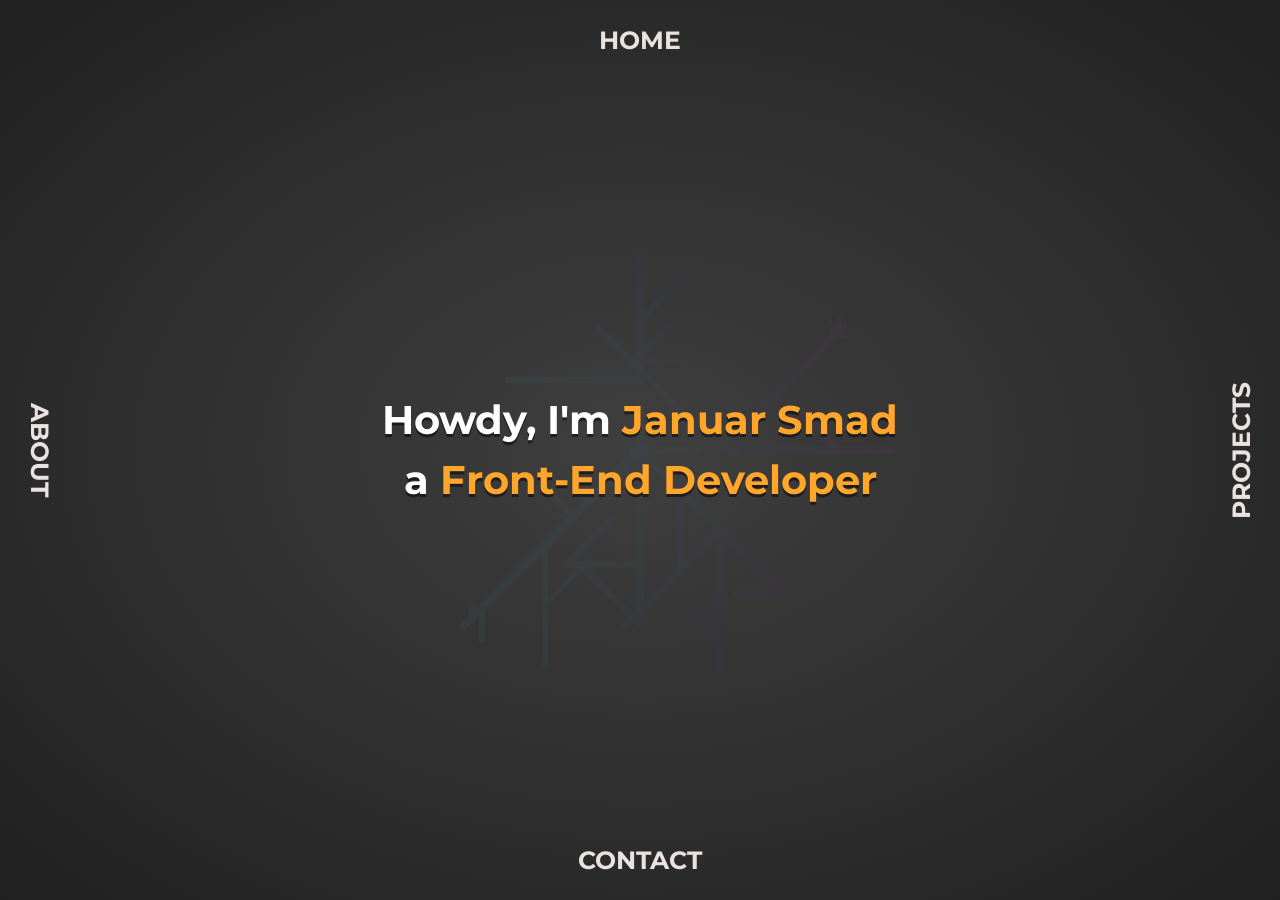
==== commit e23d6a2c: "update home" ====
--- a/index.html
+++ b/index.html
@@ -8,70 +8,26 @@
   <meta name="Description" content="React Native Developer">
   <link rel="preconnect" href="https://fonts.gstatic.com">
   <link href="https://fonts.googleapis.com/css2?family=Montserrat:wght@400;500;600;700&display=swap" rel="stylesheet">
-  <link rel="stylesheet" href="/style.css"/>
+  <link rel="stylesheet" href="/styles/main.css"/>
+  <link rel="stylesheet" href="/styles/menu.css"/>
+
   <title>Document</title>
 </head>
 <body>
-  <!-- <section class="section1 flex-center col">
-    <h1>Hello, my name is Januar Smad,</h1>
-    <h1>I'm a Front-End Developer</h1>
-  </section>
-
-  <section class="section2">
-    2
-  </section>
-  <section class="section3 flex">
-    <div class="about">
-      <h3>About</h3>
-    </div>
-
-    <div class="left flex">
-      <img alt="profile-picture" src="https://upload.wikimedia.org/wikipedia/commons/b/bf/Mona_Lisa-restored.jpg" class="profile" />
-    </div>
-    <div class="right">
-      <p>Lorem, ipsum dolor sit amet consectetur adipisicing elit. Ullam ducimus et adipisci aut assumenda ipsum recusandae nulla, sed vitae. Amet velit obcaecati nesciunt nihil quod delectus officiis fuga dolores numquam.</p>
-      <p>Lorem, ipsum dolor sit amet consectetur adipisicing elit. Ullam ducimus et adipisci aut assumenda ipsum recusandae nulla, sed vitae. Amet velit obcaecati nesciunt nihil quod delectus officiis fuga dolores numquam.</p>
-
-      <p>Skills</p>
-    </div>
-  </section>
-  <section class="section4">
-    <h2>Have Question?</h2>
-    <form>
-      <input name="name" placeholder="name" type="text" id="name">
-      <input name="email" placeholder="email" type="email">
-      <input name="subject" placeholder="subject" type="text">
-      <textarea cols="50" name="message" placeholder="Message"></textarea>
-      <button class="contact-btn">
-        Submit
-      </button>
-    </form>
-  </section>
-
-  <div class="nav nav-y home">
-    <h3>Home</h3>
-  </div>
-
-  <div class="nav nav-y contact">
-    <h3>Contact</h3>
-  </div>
-
-  <div class="nav projects">
-    <h3>Projects</h3>
-  </div> -->
-
-  <h3 class="projects-menu">PROJECTS</h3>
-  <h3 class="home-menu">HOME</h3>
-  
+
+  <section class="loader">
+
+  </section>
+
   <section class="home">
     <div class="content">
-      <img alt="backgound" src="/assets/home-bg.jpg" class="home-bg"/>
-
+      <!-- <img alt="backgound" src="/assets/home-bg.jpg" class="home-bg"/> -->
       <div>
-        <h1>Hello, my name is Januar Smad,</h1>
-        <h1>I'm a Front-End Developer</h1>
+        <h1>Howdy, I'm <span class="highlight">Januar Smad</span></h1>
+        <h1>a <span class="highlight">Front-End Developer</span></h1>
       </div>
     </div>
+    <canvas id=c></canvas>
   </section>
 
   <section class="projects">
@@ -84,7 +40,7 @@
 
   <section class="contact">
     <div class="content">
-      <h3 class="contact-menu">CONTACT</h3>
+      
 
       <h1>Have Question?</h1>
       <form>
@@ -101,12 +57,185 @@
 
   <section class="about">
     <div class="content">
-      <h3 class="about-menu">ABOUT</h3>
+      
       <h1>ABOUT</h1>
     </div>
   </section>
+
+  <h3 class="menu home-menu">HOME</h3>
+  <h3 class="menu projects-menu">PROJECTS</h3>
+  <h3 class="menu about-menu">ABOUT</h3>
+  <h3 class="menu contact-menu">CONTACT</h3>
   
 </body>
 <script src="https://ajax.googleapis.com/ajax/libs/jquery/3.5.1/jquery.min.js"></script>
 <script src="/index.js"></script>
+<script>
+  var w = c.width = window.innerWidth,
+    h = c.height = window.innerHeight,
+    ctx = c.getContext( '2d' ),
+    
+    minDist = 10,
+    maxDist = 30,
+    initialWidth = 10,
+    maxLines = 100,
+    initialLines = 4,
+    speed = 5,
+    
+    lines = [],
+    frame = 0,
+    timeSinceLast = 0,
+    
+    dirs = [
+   // straight x, y velocity
+      [ 0, 1 ],
+      [ 1, 0 ],
+      [ 0, -1 ],
+    	[ -1, 0 ],
+   // diagonals, 0.7 = sin(PI/4) = cos(PI/4)
+      [ .7, .7 ],
+      [ .7, -.7 ],
+      [ -.7, .7 ],
+      [ -.7, -.7]
+    ],
+    starter = { // starting parent line, just a pseudo line
+      
+      x: w / 2,
+      y: h / 2,
+      vx: 0,
+      vy: 0,
+      width: initialWidth
+    };
+
+function init() {
+  
+  lines.length = 0;
+  
+  for( var i = 0; i < initialLines; ++i )
+    lines.push( new Line( starter ) );
+  
+  ctx.fillStyle = '#222';
+  ctx.fillRect( 0, 0, w, h );
+  
+  // if you want a cookie ;)
+  // ctx.lineCap = 'round';
+}
+function getColor( x ) {
+  
+  return 'hsl( hue, 80%, 50% )'.replace(
+  	'hue', x / w * 360 + frame
+  );
+}
+function anim() {
+  
+  window.requestAnimationFrame( anim );
+  
+  ++frame;
+  
+  ctx.shadowBlur = 0;
+  ctx.fillStyle = 'rgba(0,0,0,.02)';
+  ctx.fillRect( 0, 0, w, h );
+  ctx.shadowBlur = .5;
+  
+  for( var i = 0; i < lines.length; ++i ) 
+    
+    if( lines[ i ].step() ) { // if true it's dead
+      
+      lines.splice( i, 1 );
+      --i;
+      
+    }
+  
+  // spawn new
+  
+  ++timeSinceLast
+  
+  if( lines.length < maxLines && timeSinceLast > 10 && Math.random() < .5 ) {
+    
+    timeSinceLast = 0;
+    
+    lines.push( new Line( starter ) );
+    
+    // cover the middle;
+    ctx.fillStyle = ctx.shadowColor = getColor( starter.x );
+    ctx.beginPath();
+    ctx.arc( starter.x, starter.y, initialWidth, 0, Math.PI * 2 );
+    ctx.fill();
+  }
+}
+
+function Line( parent ) {
+  
+  this.x = parent.x | 0;
+  this.y = parent.y | 0;
+  this.width = parent.width / 1.25;
+  
+  do {
+    
+    var dir = dirs[ ( Math.random() * dirs.length ) |0 ];
+    this.vx = dir[ 0 ];
+    this.vy = dir[ 1 ];
+    
+  } while ( 
+    ( this.vx === -parent.vx && this.vy === -parent.vy ) || ( this.vx === parent.vx && this.vy === parent.vy) );
+  
+  this.vx *= speed;
+  this.vy *= speed;
+  
+  this.dist = ( Math.random() * ( maxDist - minDist ) + minDist );
+  
+}
+Line.prototype.step = function() {
+  
+  var dead = false;
+  
+  var prevX = this.x,
+      prevY = this.y;
+  
+  this.x += this.vx;
+  this.y += this.vy;
+  
+  --this.dist;
+  
+  // kill if out of screen
+  if( this.x < 0 || this.x > w || this.y < 0 || this.y > h )
+    dead = true;
+  
+  // make children :D
+  if( this.dist <= 0 && this.width > 1 ) {
+    
+    // keep yo self, sometimes
+    this.dist = Math.random() * ( maxDist - minDist ) + minDist;
+    
+    // add 2 children
+    if( lines.length < maxLines ) lines.push( new Line( this ) );
+    if( lines.length < maxLines && Math.random() < .5 ) lines.push( new Line( this ) );
+    
+    // kill the poor thing
+    if( Math.random() < .2 ) dead = true;
+  }
+  
+  ctx.strokeStyle = ctx.shadowColor = getColor( this.x );
+  ctx.beginPath();
+  ctx.lineWidth = this.width;
+  ctx.moveTo( this.x, this.y );
+  ctx.lineTo( prevX, prevY );
+  ctx.stroke();
+  
+  if( dead ) return true
+}
+
+init();
+anim();
+
+window.addEventListener( 'resize', function() {
+  
+  w = c.width = window.innerWidth;
+  h = c.height = window.innerHeight;
+  starter.x = w / 2;
+  starter.y = h / 2;
+  
+  init();
+} )
+</script>
 </html>
--- a/styles/main.css
+++ b/styles/main.css
@@ -0,0 +1,140 @@
+*, html {
+  margin: 0;
+  padding: 0;
+  box-sizing: border-box;
+  scroll-behavior: smooth;
+  font-family: Montserrat;
+  -webkit-font-smoothing: antialiased;
+  -moz-osx-font-smoothing: grayscale;
+}
+
+body {
+  width: 100vw;
+  height: 100vh;
+  overflow: hidden;
+  position: relative;
+  display: flex;
+  align-items: center;
+  justify-content: center;
+}
+
+section {
+  position: fixed;
+  z-index: 0;
+  width: 100vw;
+  height: 100vh;
+}
+
+.content {
+  position: relative;
+  display: flex;
+  align-items: center;
+  justify-content: center;
+  flex-direction: column;
+  width: 100%;
+  height: 100%;
+  z-index: 1;
+}
+
+
+.home {
+  background-image: radial-gradient(#414141, #212121);
+}
+
+.home-bg {
+  opacity: 0.01;
+  width: 100%;
+  position: absolute;
+}
+
+.projects {
+  transform: translateX(100vw);
+  transition: all 500ms ease;
+  background: #323232;
+}
+
+.slide-left {
+  transform: translateX(80px);
+}
+
+.contact {
+  transform: translateY(100vh);
+  transition: all 500ms ease;
+  background: #323232;
+  z-index: 0;
+}
+
+form {
+  display: flex;
+  flex-direction: column;
+}
+
+input {
+  width: 500px;
+  padding: 10px 20px;
+  margin-bottom: 10px;
+  border: none;
+  outline: none;
+}
+
+textarea {
+  width: 500px;
+  height: 300px;
+  padding: 10px 20px;
+  margin-bottom: 10px;
+  border: none;
+  outline: none;
+  resize: none;
+}
+
+.contact-btn  {
+  border: none;
+  padding: 10px 20px;
+  font-family: Montserrat;
+  font-weight: bolder;
+}
+
+.about {
+  background: #323232;
+  transform: translateX(-100vw);
+  transition: all 500ms ease;
+}
+
+.slide-up {
+  transform: translateY(80px);
+  border-top-left-radius: 20px;
+  border-top-right-radius: 20px;
+  box-shadow: 0px 0px 20px 5px rgba(0, 0, 0, 0.1);
+}
+
+.slide-right {
+  transform: translateX(-90px);
+}
+
+h1 {
+  text-align: center;
+  color: #fff;
+  font-size: 40px;
+  line-height: 60px;
+  text-shadow: 0px 3px rgba(0, 0, 0, 0.5);
+  cursor: default;
+}
+
+h1:hover {
+}
+
+.highlight {
+  color: #ffa62b;
+}
+
+.flex {
+  display: flex;
+}
+
+canvas {
+  position: absolute;
+  top: 0;
+  left: 0;
+  z-index: -1;
+  opacity: 0.03;
+}
--- a/styles/menu.css
+++ b/styles/menu.css
@@ -0,0 +1,71 @@
+.menu {
+  position: fixed;
+  font-size: 25px;
+  line-height: 20px;
+  cursor: pointer;
+  z-index: 999;
+  color: #eae1e1;
+}
+
+.home-menu {
+  top: 30px;
+  transition: all 500ms ease;
+}
+
+.home-menu-active {
+  transform: scale(1.3);
+}
+
+.projects-menu {
+  transform: rotate(-90deg) translateY(calc(50vw - 40px));
+  -moz-transform: rotate(-90deg) translateY(calc(50vw - 40px));
+  -webkit-transform: rotate(-90deg) translateY(calc(50vw - 40px));
+  -o-transform: rotate(-90deg) translateY(calc(50vw - 40px));
+  -ms-transform: rotate(-90deg) translateY(calc(50vw - 40px));
+  transition: all 500ms ease;
+}
+
+.projects-menu-active {
+  transform: rotate(-90deg) translateY(calc(-50vw + 120px));
+  -moz-transform: rotate(-90deg) translateY(calc(-50vw + 120px));
+  -webkit-transform: rotate(-90deg) translateY(calc(-50vw + 120px));
+  -o-transform: rotate(-90deg) translateY(calc(-50vw + 120px));
+  -ms-transform: rotate(-90deg) translateY(calc(-50vw + 120px));
+}
+
+.contact-menu {
+  transform: translateY(calc(50vh - 40px));
+  -moz-transform: translateY(calc(50vh - 40px));
+  -webkit-transform: translateY(calc(50vh - 40px));
+  -o-transform: translateY(calc(50vh - 40px));
+  -ms-transform: translateY(calc(50vh - 40px));
+  transition: all 500ms ease;
+}
+
+.contact-menu-active {
+  transform: translateY(calc(-50vh + 120px));
+  -moz-transform: translateY(calc(-50vh + 120px));
+  -webkit-transform: translateY(calc(-50vh + 120px));
+  -o-transform: translateY(calc(-50vh + 120px));
+  -ms-transform: translateY(calc(-50vh + 120px));
+}
+
+.about-menu {
+  transform: rotate(90deg) translateY(calc(50vw - 40px));
+  -moz-transform: rotate(90deg) translateY(calc(50vw - 40px));
+  -webkit-transform: rotate(90deg) translateY(calc(50vw - 40px));
+  -o-transform: rotate(90deg) translateY(calc(50vw - 40px));
+  -ms-transform: rotate(90deg) translateY(calc(50vw - 40px));
+  transition: all 500ms ease;
+}
+
+.about-menu-active {
+  transform: rotate(90deg) translateY(calc(-50vw + 140px));
+  -moz-transform: rotate(90deg) translateY(calc(-50vw + 140px));
+  -webkit-transform: rotate(90deg) translateY(calc(-50vw + 140px));
+  -o-transform: rotate(90deg) translateY(calc(-50vw + 140px));
+  -ms-transform: rotate(90deg) translateY(calc(-50vw + 140px));
+}
+
+
+
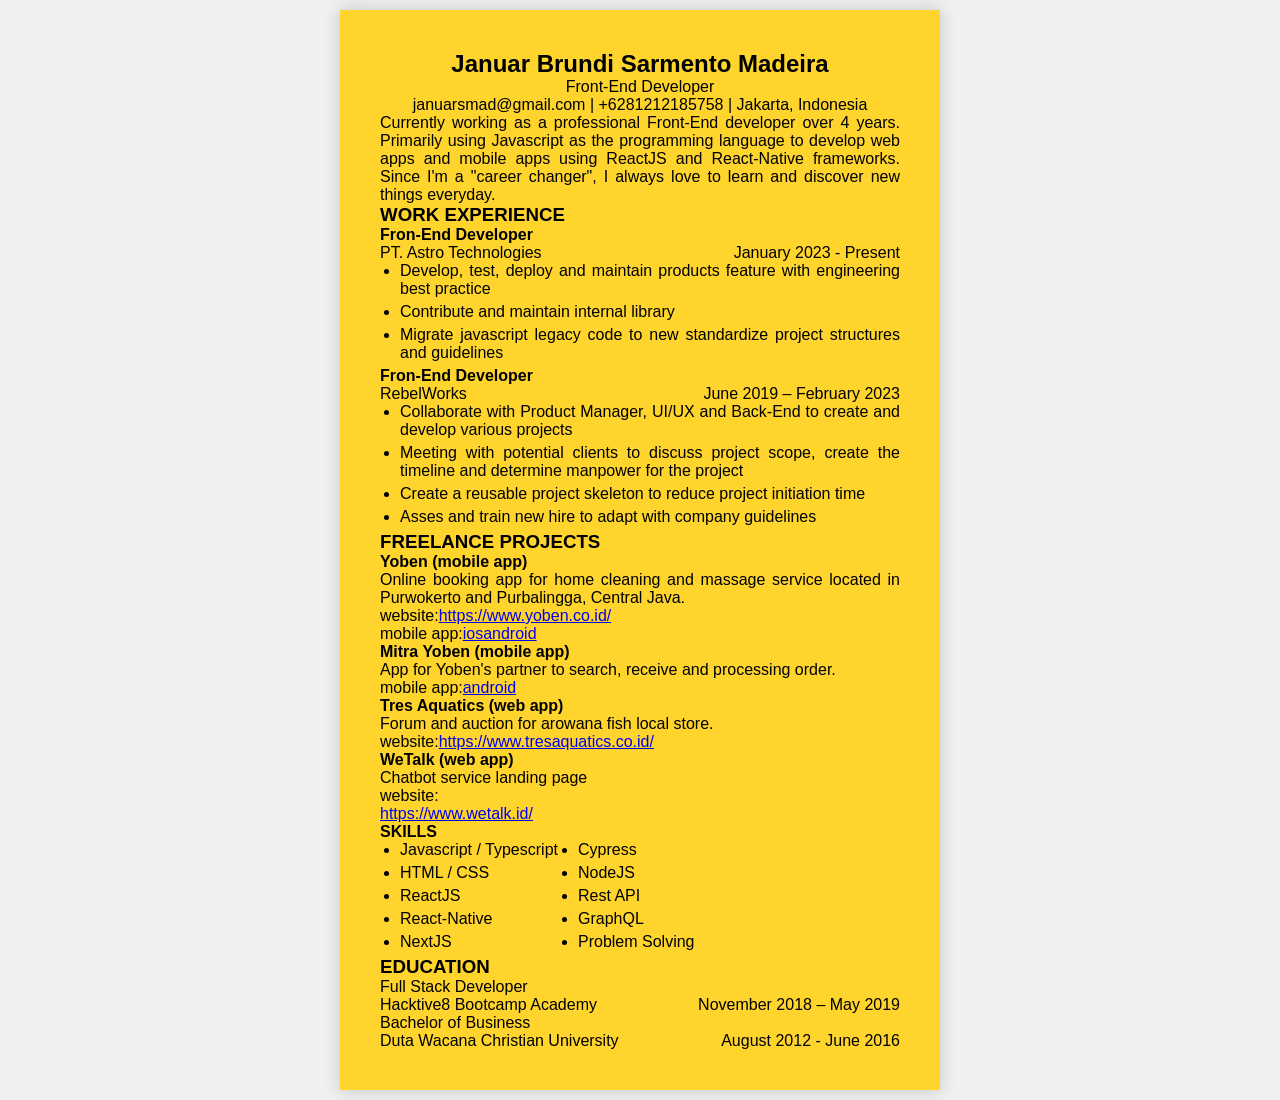
==== commit 0f8f72bc: "initial commit" ====
--- a/index.html
+++ b/index.html
@@ -1,241 +1,149 @@
 <!DOCTYPE html>
 <html lang="en">
-<head>
-  <meta charset="UTF-8">
-  <meta http-equiv="X-UA-Compatible" content="IE=edge">
-  <meta name="viewport" content="width=device-width, initial-scale=1.0">
-  <meta name="Description" content="Front-End Developer">
-  <meta name="Description" content="React Native Developer">
-  <link rel="preconnect" href="https://fonts.gstatic.com">
-  <link href="https://fonts.googleapis.com/css2?family=Montserrat:wght@400;500;600;700&display=swap" rel="stylesheet">
-  <link rel="stylesheet" href="/styles/main.css"/>
-  <link rel="stylesheet" href="/styles/menu.css"/>
+  <head>
+    <meta charset="UTF-8" />
+    <meta name="viewport" content="width=device-width, initial-scale=1.0" />
+    <title>Januar SMad</title>
+    <link rel="stylesheet" href="style.css" />
+  </head>
+  <body>
+    <div class="area">
+      <h2 class="text-center">Januar Brundi Sarmento Madeira</h2>
+      <p class="text-center">Front-End Developer</p>
 
-  <title>Document</title>
-</head>
-<body>
+      <p class="text-center">
+        januarsmad@gmail.com | +6281212185758 | Jakarta, Indonesia
+      </p>
 
-  <section class="loader">
+      <p>
+        Currently working as a professional Front-End developer over 4 years.
+        Primarily using Javascript as the programming language to develop web
+        apps and mobile apps using ReactJS and React-Native frameworks. Since
+        I'm a "career changer", I always love to learn and discover new things
+        everyday.
+      </p>
 
-  </section>
+      <h3>WORK EXPERIENCE</h3>
 
-  <section class="home">
-    <div class="content">
-      <!-- <img alt="backgound" src="/assets/home-bg.jpg" class="home-bg"/> -->
-      <div>
-        <h1>Howdy, I'm <span class="highlight">Januar Smad</span></h1>
-        <h1>a <span class="highlight">Front-End Developer</span></h1>
+      <h4>Fron-End Developer</h4>
+      <div class="row-between">
+        <p>PT. Astro Technologies</p>
+        <p>January 2023 - Present</p>
+      </div>
+
+      <ul>
+        <li>
+          Develop, test, deploy and maintain products feature with engineering
+          best practice
+        </li>
+        <li>Contribute and maintain internal library</li>
+        <li>
+          Migrate javascript legacy code to new standardize project structures
+          and guidelines
+        </li>
+      </ul>
+
+      <h4>Fron-End Developer</h4>
+      <div class="row-between">
+        <p>RebelWorks</p>
+        <p>June 2019 – February 2023</p>
+      </div>
+      <ul>
+        <li>
+          Collaborate with Product Manager, UI/UX and Back-End to create and
+          develop various projects
+        </li>
+        <li>
+          Meeting with potential clients to discuss project scope, create the
+          timeline and determine manpower for the project
+        </li>
+        <li>
+          Create a reusable project skeleton to reduce project initiation time
+        </li>
+        <li>Asses and train new hire to adapt with company guidelines</li>
+      </ul>
+
+      <h3>FREELANCE PROJECTS</h3>
+      <h4>Yoben (mobile app)</h4>
+      <p>
+        Online booking app for home cleaning and massage service located in
+        Purwokerto and Purbalingga, Central Java.
+      </p>
+      <div class="flex">
+        <p>website:</p>
+        <a href="https://www.yoben.co.id/">https://www.yoben.co.id/</a>
+      </div>
+
+      <div class="flex">
+        <p>mobile app:</p>
+        <div class="flex">
+          <a
+            href="https://apps.apple.com/id/app/yoben/id1549361780"
+            target="_blank"
+            >ios</a
+          >
+          <a
+            href="https://apps.apple.com/id/app/yoben/id1549361780"
+            target="_blank"
+            >android</a
+          >
+        </div>
+      </div>
+
+      <h4>Mitra Yoben (mobile app)</h4>
+      <p>App for Yoben's partner to search, receive and processing order.</p>
+      <div class="flex">
+        <p>mobile app:</p>
+        <a
+          href="https://play.google.com/store/apps/details?id=com.mitrayoben"
+          target="_blank"
+          >android</a
+        >
+      </div>
+
+      <h4>Tres Aquatics (web app)</h4>
+      <p>Forum and auction for arowana fish local store.</p>
+      <div class="flex">
+        <p>website:</p>
+        <a href="https://www.tresaquatics.co.id/"
+          >https://www.tresaquatics.co.id/</a
+        >
+      </div>
+
+      <h4>WeTalk (web app)</h4>
+      <p>Chatbot service landing page</p>
+      <p>website:</p>
+      <a href="https://www.wetalk.id/">https://www.wetalk.id/</a>
+
+      <h4>SKILLS</h4>
+      <div class="flex">
+        <ul>
+          <li>Javascript / Typescript</li>
+          <li>HTML / CSS</li>
+          <li>ReactJS</li>
+          <li>React-Native</li>
+          <li>NextJS</li>
+        </ul>
+        <ul>
+          <li>Cypress</li>
+          <li>NodeJS</li>
+          <li>Rest API</li>
+          <li>GraphQL</li>
+          <li>Problem Solving</li>
+        </ul>
+      </div>
+
+      <h3>EDUCATION</h3>
+      <p>Full Stack Developer</p>
+      <div class="row-between">
+        <p>Hacktive8 Bootcamp Academy</p>
+        <p>November 2018 – May 2019</p>
+      </div>
+      <p>Bachelor of Business</p>
+      <div class="row-between">
+        <p>Duta Wacana Christian University</p>
+        <p>August 2012 - June 2016</p>
       </div>
     </div>
-    <canvas id=c></canvas>
-  </section>
-
-  <section class="projects">
-    <div class="content">
-      <!-- <h3 class="projects-menu">PROJECTS</h3> -->
-
-      <h1>PROJECTS</h1>
-    </div>
-  </section>
-
-  <section class="contact">
-    <div class="content">
-      
-
-      <h1>Have Question?</h1>
-      <form>
-        <input name="name" placeholder="name" type="text" id="name">
-        <input name="email" placeholder="email" type="email">
-        <input name="subject" placeholder="subject" type="text">
-        <textarea cols="50" name="message" placeholder="Message"></textarea>
-        <button class="contact-btn">
-          Submit
-        </button>
-      </form>
-    </div>
-  </section>
-
-  <section class="about">
-    <div class="content">
-      
-      <h1>ABOUT</h1>
-    </div>
-  </section>
-
-  <h3 class="menu home-menu">HOME</h3>
-  <h3 class="menu projects-menu">PROJECTS</h3>
-  <h3 class="menu about-menu">ABOUT</h3>
-  <h3 class="menu contact-menu">CONTACT</h3>
-  
-</body>
-<script src="https://ajax.googleapis.com/ajax/libs/jquery/3.5.1/jquery.min.js"></script>
-<script src="/index.js"></script>
-<script>
-  var w = c.width = window.innerWidth,
-    h = c.height = window.innerHeight,
-    ctx = c.getContext( '2d' ),
-    
-    minDist = 10,
-    maxDist = 30,
-    initialWidth = 10,
-    maxLines = 100,
-    initialLines = 4,
-    speed = 5,
-    
-    lines = [],
-    frame = 0,
-    timeSinceLast = 0,
-    
-    dirs = [
-   // straight x, y velocity
-      [ 0, 1 ],
-      [ 1, 0 ],
-      [ 0, -1 ],
-    	[ -1, 0 ],
-   // diagonals, 0.7 = sin(PI/4) = cos(PI/4)
-      [ .7, .7 ],
-      [ .7, -.7 ],
-      [ -.7, .7 ],
-      [ -.7, -.7]
-    ],
-    starter = { // starting parent line, just a pseudo line
-      
-      x: w / 2,
-      y: h / 2,
-      vx: 0,
-      vy: 0,
-      width: initialWidth
-    };
-
-function init() {
-  
-  lines.length = 0;
-  
-  for( var i = 0; i < initialLines; ++i )
-    lines.push( new Line( starter ) );
-  
-  ctx.fillStyle = '#222';
-  ctx.fillRect( 0, 0, w, h );
-  
-  // if you want a cookie ;)
-  // ctx.lineCap = 'round';
-}
-function getColor( x ) {
-  
-  return 'hsl( hue, 80%, 50% )'.replace(
-  	'hue', x / w * 360 + frame
-  );
-}
-function anim() {
-  
-  window.requestAnimationFrame( anim );
-  
-  ++frame;
-  
-  ctx.shadowBlur = 0;
-  ctx.fillStyle = 'rgba(0,0,0,.02)';
-  ctx.fillRect( 0, 0, w, h );
-  ctx.shadowBlur = .5;
-  
-  for( var i = 0; i < lines.length; ++i ) 
-    
-    if( lines[ i ].step() ) { // if true it's dead
-      
-      lines.splice( i, 1 );
-      --i;
-      
-    }
-  
-  // spawn new
-  
-  ++timeSinceLast
-  
-  if( lines.length < maxLines && timeSinceLast > 10 && Math.random() < .5 ) {
-    
-    timeSinceLast = 0;
-    
-    lines.push( new Line( starter ) );
-    
-    // cover the middle;
-    ctx.fillStyle = ctx.shadowColor = getColor( starter.x );
-    ctx.beginPath();
-    ctx.arc( starter.x, starter.y, initialWidth, 0, Math.PI * 2 );
-    ctx.fill();
-  }
-}
-
-function Line( parent ) {
-  
-  this.x = parent.x | 0;
-  this.y = parent.y | 0;
-  this.width = parent.width / 1.25;
-  
-  do {
-    
-    var dir = dirs[ ( Math.random() * dirs.length ) |0 ];
-    this.vx = dir[ 0 ];
-    this.vy = dir[ 1 ];
-    
-  } while ( 
-    ( this.vx === -parent.vx && this.vy === -parent.vy ) || ( this.vx === parent.vx && this.vy === parent.vy) );
-  
-  this.vx *= speed;
-  this.vy *= speed;
-  
-  this.dist = ( Math.random() * ( maxDist - minDist ) + minDist );
-  
-}
-Line.prototype.step = function() {
-  
-  var dead = false;
-  
-  var prevX = this.x,
-      prevY = this.y;
-  
-  this.x += this.vx;
-  this.y += this.vy;
-  
-  --this.dist;
-  
-  // kill if out of screen
-  if( this.x < 0 || this.x > w || this.y < 0 || this.y > h )
-    dead = true;
-  
-  // make children :D
-  if( this.dist <= 0 && this.width > 1 ) {
-    
-    // keep yo self, sometimes
-    this.dist = Math.random() * ( maxDist - minDist ) + minDist;
-    
-    // add 2 children
-    if( lines.length < maxLines ) lines.push( new Line( this ) );
-    if( lines.length < maxLines && Math.random() < .5 ) lines.push( new Line( this ) );
-    
-    // kill the poor thing
-    if( Math.random() < .2 ) dead = true;
-  }
-  
-  ctx.strokeStyle = ctx.shadowColor = getColor( this.x );
-  ctx.beginPath();
-  ctx.lineWidth = this.width;
-  ctx.moveTo( this.x, this.y );
-  ctx.lineTo( prevX, prevY );
-  ctx.stroke();
-  
-  if( dead ) return true
-}
-
-init();
-anim();
-
-window.addEventListener( 'resize', function() {
-  
-  w = c.width = window.innerWidth;
-  h = c.height = window.innerHeight;
-  starter.x = w / 2;
-  starter.y = h / 2;
-  
-  init();
-} )
-</script>
-</html>+  </body>
+</html>
--- a/style.css
+++ b/style.css
@@ -0,0 +1,54 @@
+* {
+  margin: 0;
+  padding: 0;
+  box-sizing: border-box;
+  scroll-snap-type: none;
+}
+
+body {
+  padding: 10px;
+  background-color: rgb(240, 240, 240);
+  /* overscroll-behavior-y: none; */
+  font-family: 'Segoe UI', Tahoma, Geneva, Verdana, sans-serif;
+  text-align: justify;
+}
+
+ul {
+  margin-left: 20px;
+}
+
+li {
+  margin-bottom: 5px;
+}
+
+.area {
+  max-width: 600px;
+  margin: auto;
+  min-height: 100vh;
+  padding: 40px;
+  background-color: #ffd52d;
+  box-shadow: 0px 0px 16px #00000030;
+}
+
+.flex {
+  display: flex;
+}
+
+.row-between {
+  display: flex;
+  justify-content: space-between;
+}
+
+.text-center {
+  text-align: center;
+}
+
+@media screen and (max-width: 720px) {
+  body {
+    font-size: 14px;
+  }
+
+  .area {
+    padding: 20px;
+  }
+}
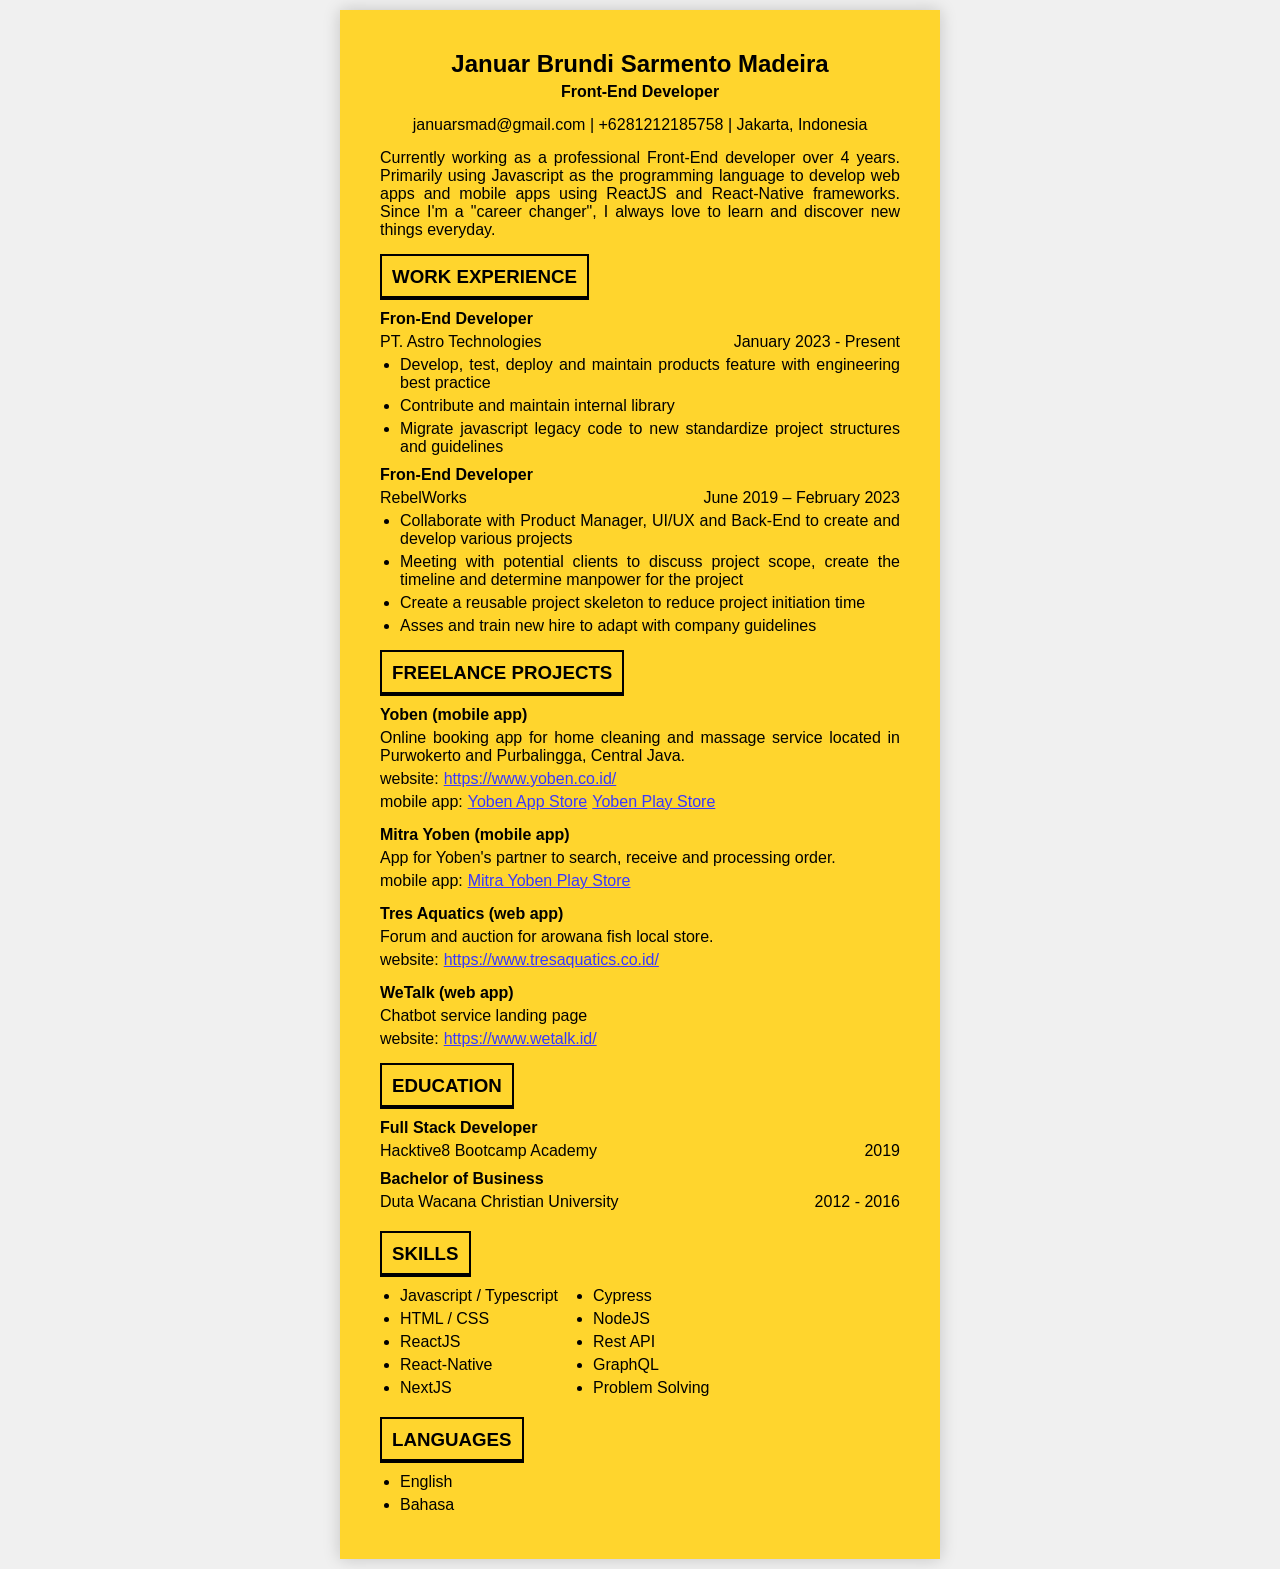
==== commit 7397c15b: "update content" ====
--- a/index.html
+++ b/index.html
@@ -8,14 +8,29 @@
   </head>
   <body>
     <div class="area">
-      <h2 class="text-center">Januar Brundi Sarmento Madeira</h2>
-      <p class="text-center">Front-End Developer</p>
+      <h2 class="text-center mb5">Januar Brundi Sarmento Madeira</h2>
+      <h4 class="text-center mb15">Front-End Developer</h4>
 
-      <p class="text-center">
+      <p class="text-center mb15 desktop">
         januarsmad@gmail.com | +6281212185758 | Jakarta, Indonesia
       </p>
 
-      <p>
+      <div class="mb15 mobile">
+        <div class="flex mb5">
+          <p class="w55">email</p>
+          <p>: januarsmad@gmail.com</p>
+        </div>
+        <div class="flex mb5">
+          <p class="w55">phone</p>
+          <p>: +6281212185758</p>
+        </div>
+        <div class="flex mb5">
+          <p class="w55">address</p>
+          <p>: Jakarta, Indonesia</p>
+        </div>
+      </div>
+
+      <p class="mb15">
         Currently working as a professional Front-End developer over 4 years.
         Primarily using Javascript as the programming language to develop web
         apps and mobile apps using ReactJS and React-Native frameworks. Since
@@ -23,15 +38,15 @@
         everyday.
       </p>
 
-      <h3>WORK EXPERIENCE</h3>
+      <h3 class="mb10">WORK EXPERIENCE</h3>
 
-      <h4>Fron-End Developer</h4>
-      <div class="row-between">
+      <h4 class="mb5">Fron-End Developer</h4>
+      <div class="row-between mb5">
         <p>PT. Astro Technologies</p>
         <p>January 2023 - Present</p>
       </div>
 
-      <ul>
+      <ul class="mb10">
         <li>
           Develop, test, deploy and maintain products feature with engineering
           best practice
@@ -43,12 +58,12 @@
         </li>
       </ul>
 
-      <h4>Fron-End Developer</h4>
-      <div class="row-between">
+      <h4 class="mb5">Fron-End Developer</h4>
+      <div class="row-between mb5">
         <p>RebelWorks</p>
         <p>June 2019 – February 2023</p>
       </div>
-      <ul>
+      <ul class="mb15">
         <li>
           Collaborate with Product Manager, UI/UX and Back-End to create and
           develop various projects
@@ -63,60 +78,76 @@
         <li>Asses and train new hire to adapt with company guidelines</li>
       </ul>
 
-      <h3>FREELANCE PROJECTS</h3>
-      <h4>Yoben (mobile app)</h4>
-      <p>
+      <h3 class="mb10">FREELANCE PROJECTS</h3>
+      <h4 class="mb5">Yoben (mobile app)</h4>
+      <p class="mb5">
         Online booking app for home cleaning and massage service located in
         Purwokerto and Purbalingga, Central Java.
       </p>
-      <div class="flex">
+      <div class="flex mb5 gap5">
         <p>website:</p>
         <a href="https://www.yoben.co.id/">https://www.yoben.co.id/</a>
       </div>
 
-      <div class="flex">
+      <div class="flex mb15 gap5">
         <p>mobile app:</p>
-        <div class="flex">
+        <div class="flex gap5">
           <a
             href="https://apps.apple.com/id/app/yoben/id1549361780"
             target="_blank"
-            >ios</a
+            >Yoben App Store</a
           >
           <a
             href="https://apps.apple.com/id/app/yoben/id1549361780"
             target="_blank"
-            >android</a
+            >Yoben Play Store</a
           >
         </div>
       </div>
 
-      <h4>Mitra Yoben (mobile app)</h4>
-      <p>App for Yoben's partner to search, receive and processing order.</p>
-      <div class="flex">
+      <h4 class="mb5">Mitra Yoben (mobile app)</h4>
+      <p class="mb5">
+        App for Yoben's partner to search, receive and processing order.
+      </p>
+      <div class="flex mb15 gap5">
         <p>mobile app:</p>
         <a
           href="https://play.google.com/store/apps/details?id=com.mitrayoben"
           target="_blank"
-          >android</a
+          >Mitra Yoben Play Store</a
         >
       </div>
 
-      <h4>Tres Aquatics (web app)</h4>
-      <p>Forum and auction for arowana fish local store.</p>
-      <div class="flex">
+      <h4 class="mb5">Tres Aquatics (web app)</h4>
+      <p class="mb5">Forum and auction for arowana fish local store.</p>
+      <div class="flex mb15 gap5">
         <p>website:</p>
         <a href="https://www.tresaquatics.co.id/"
           >https://www.tresaquatics.co.id/</a
         >
       </div>
 
-      <h4>WeTalk (web app)</h4>
-      <p>Chatbot service landing page</p>
-      <p>website:</p>
-      <a href="https://www.wetalk.id/">https://www.wetalk.id/</a>
+      <h4 class="mb5">WeTalk (web app)</h4>
+      <p class="mb5">Chatbot service landing page</p>
+      <div class="flex mb15 gap5">
+        <p>website:</p>
+        <a href="https://www.wetalk.id/">https://www.wetalk.id/</a>
+      </div>
 
-      <h4>SKILLS</h4>
-      <div class="flex">
+      <h3 class="mb10">EDUCATION</h3>
+      <h4 class="mb5">Full Stack Developer</h4>
+      <div class="row-between mb10">
+        <p>Hacktive8 Bootcamp Academy</p>
+        <p>2019</p>
+      </div>
+      <h4 class="mb5">Bachelor of Business</h4>
+      <div class="row-between mb15">
+        <p class="mb5">Duta Wacana Christian University</p>
+        <p>2012 - 2016</p>
+      </div>
+
+      <h3 class="mb10">SKILLS</h3>
+      <div class="flex gap15 mb15">
         <ul>
           <li>Javascript / Typescript</li>
           <li>HTML / CSS</li>
@@ -133,17 +164,11 @@
         </ul>
       </div>
 
-      <h3>EDUCATION</h3>
-      <p>Full Stack Developer</p>
-      <div class="row-between">
-        <p>Hacktive8 Bootcamp Academy</p>
-        <p>November 2018 – May 2019</p>
-      </div>
-      <p>Bachelor of Business</p>
-      <div class="row-between">
-        <p>Duta Wacana Christian University</p>
-        <p>August 2012 - June 2016</p>
-      </div>
+      <h3 class="mb10">LANGUAGES</h3>
+      <ul>
+        <li>English</li>
+        <li>Bahasa</li>
+      </ul>
     </div>
   </body>
 </html>
--- a/style.css
+++ b/style.css
@@ -8,7 +8,7 @@
 body {
   padding: 10px;
   background-color: rgb(240, 240, 240);
-  /* overscroll-behavior-y: none; */
+  overscroll-behavior-y: none;
   font-family: 'Segoe UI', Tahoma, Geneva, Verdana, sans-serif;
   text-align: justify;
 }
@@ -21,10 +21,34 @@
   margin-bottom: 5px;
 }
 
+p {
+  line-height: 18px;
+}
+
+h3 {
+  position: relative;
+  border: 2px solid black;
+  width: fit-content;
+  padding: 10px;
+}
+
+a {
+  color: rgb(56, 56, 255);
+}
+
+h3::after {
+  content: '';
+  position: absolute;
+  width: 100%;
+  height: 2px;
+  background-color: black;
+  right: 0px;
+  bottom: 0px;
+}
+
 .area {
   max-width: 600px;
   margin: auto;
-  min-height: 100vh;
   padding: 40px;
   background-color: #ffd52d;
   box-shadow: 0px 0px 16px #00000030;
@@ -39,16 +63,60 @@
   justify-content: space-between;
 }
 
+.gap5 {
+  gap: 5px;
+}
+
+.gap15 {
+  gap: 15px;
+}
+
 .text-center {
   text-align: center;
 }
 
-@media screen and (max-width: 720px) {
+.mb5 {
+  margin-bottom: 5px;
+}
+
+.mb10 {
+  margin-bottom: 10px;
+}
+
+.mb15 {
+  margin-bottom: 15px;
+}
+
+.mb20 {
+  margin-bottom: 20px;
+}
+
+.mobile {
+  display: none;
+}
+
+.w55 {
+  width: 55px;
+}
+
+@media screen and (max-width: 600px) {
   body {
     font-size: 14px;
+  }
+
+  h2 {
+    font-size: 18px;
   }
 
   .area {
     padding: 20px;
   }
+
+  .desktop {
+    display: none;
+  }
+
+  .mobile {
+    display: block;
+  }
 }
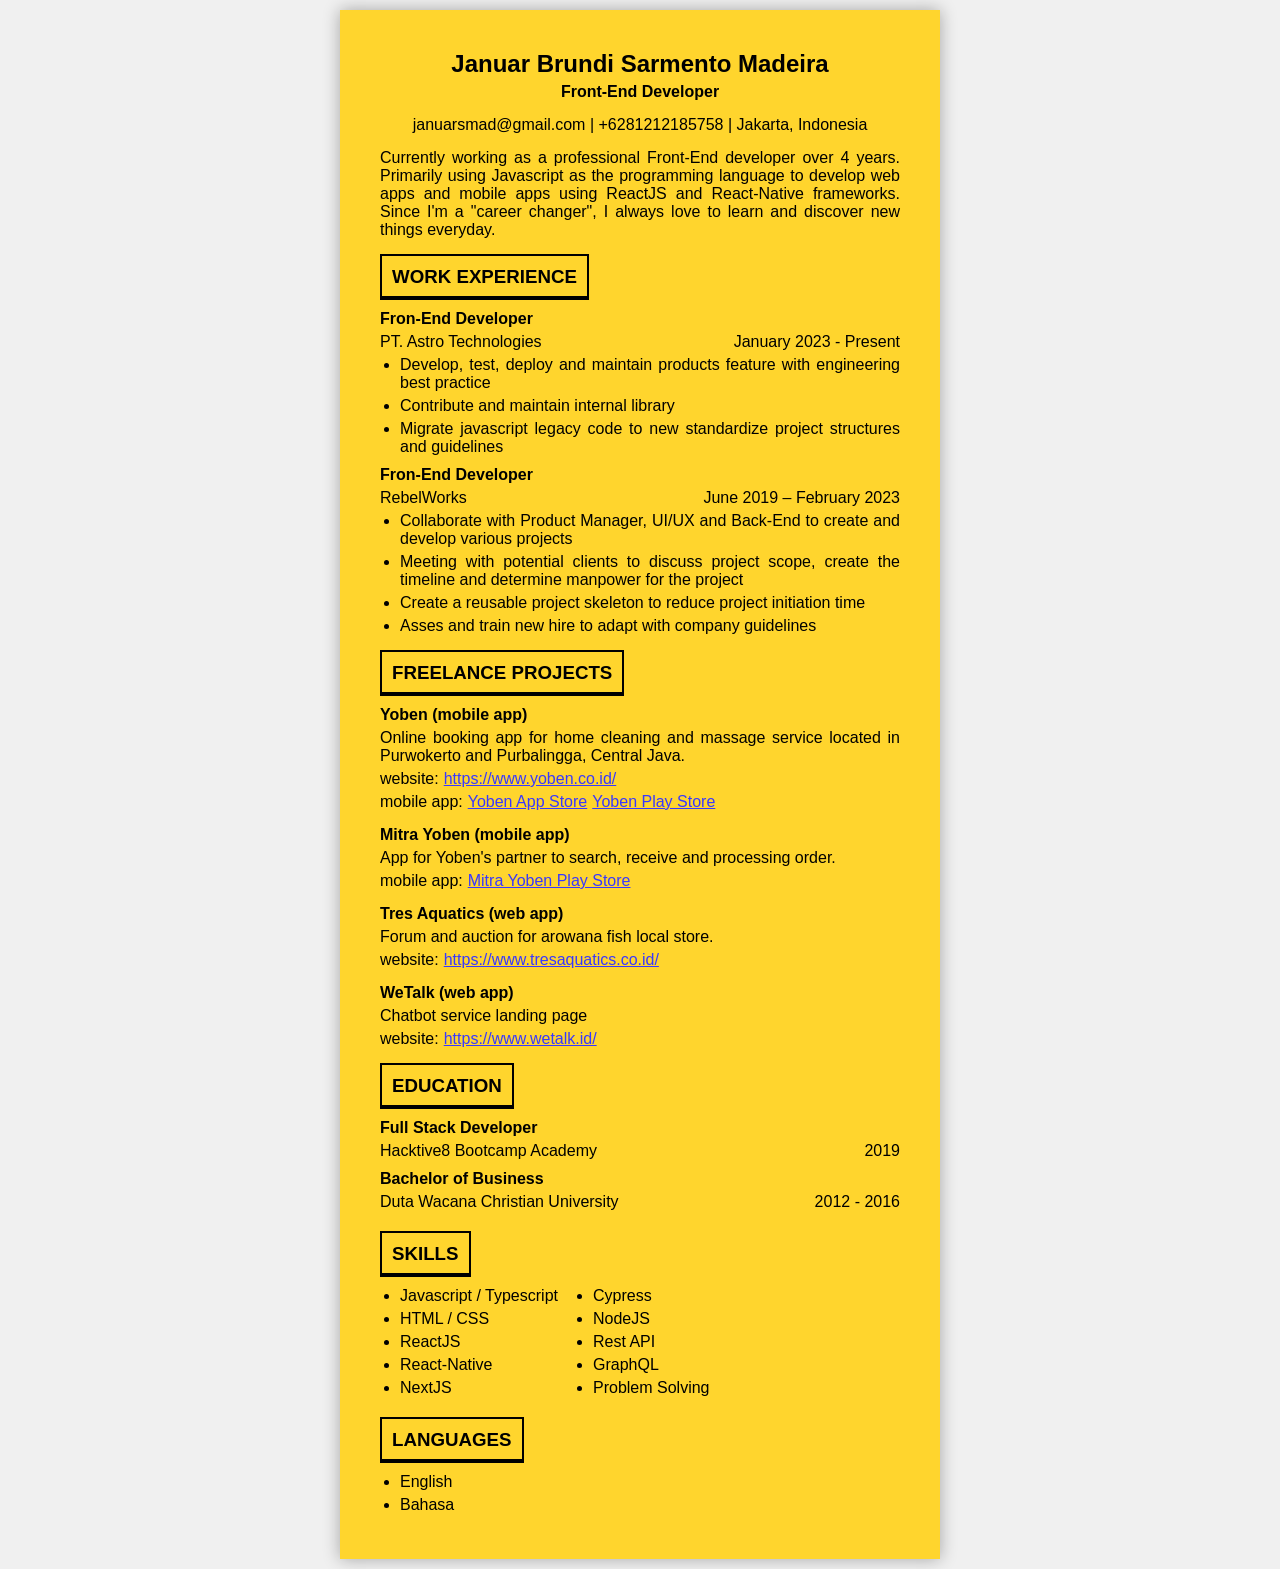
==== commit c25f34d1: "update mobile content" ====
--- a/index.html
+++ b/index.html
@@ -17,15 +17,15 @@
 
       <div class="mb15 mobile">
         <div class="flex mb5">
-          <p class="w55">email</p>
+          <p class="w55">Email</p>
           <p>: januarsmad@gmail.com</p>
         </div>
         <div class="flex mb5">
-          <p class="w55">phone</p>
+          <p class="w55">Phone</p>
           <p>: +6281212185758</p>
         </div>
         <div class="flex mb5">
-          <p class="w55">address</p>
+          <p class="w55">Address</p>
           <p>: Jakarta, Indonesia</p>
         </div>
       </div>
--- a/style.css
+++ b/style.css
@@ -51,7 +51,7 @@
   margin: auto;
   padding: 40px;
   background-color: #ffd52d;
-  box-shadow: 0px 0px 16px #00000030;
+  box-shadow: 0px 0px 16px #00000050;
 }
 
 .flex {
